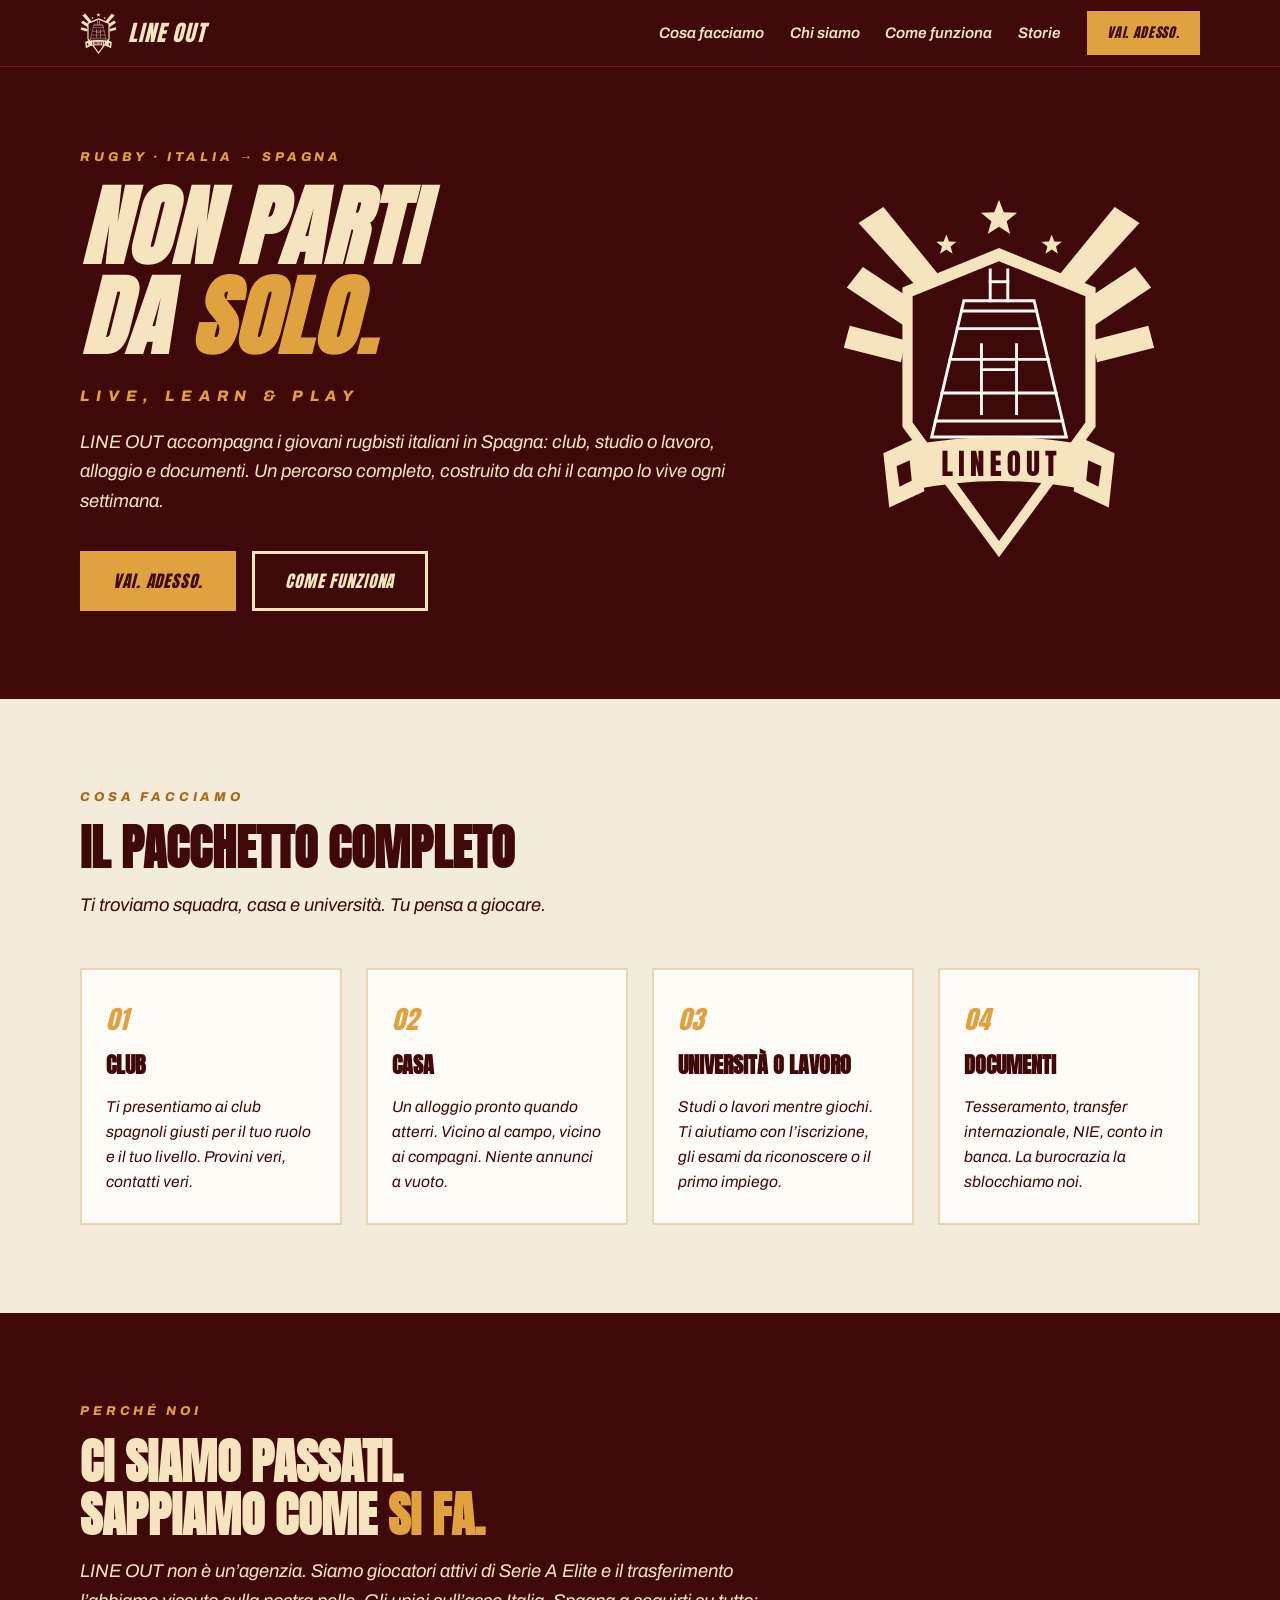
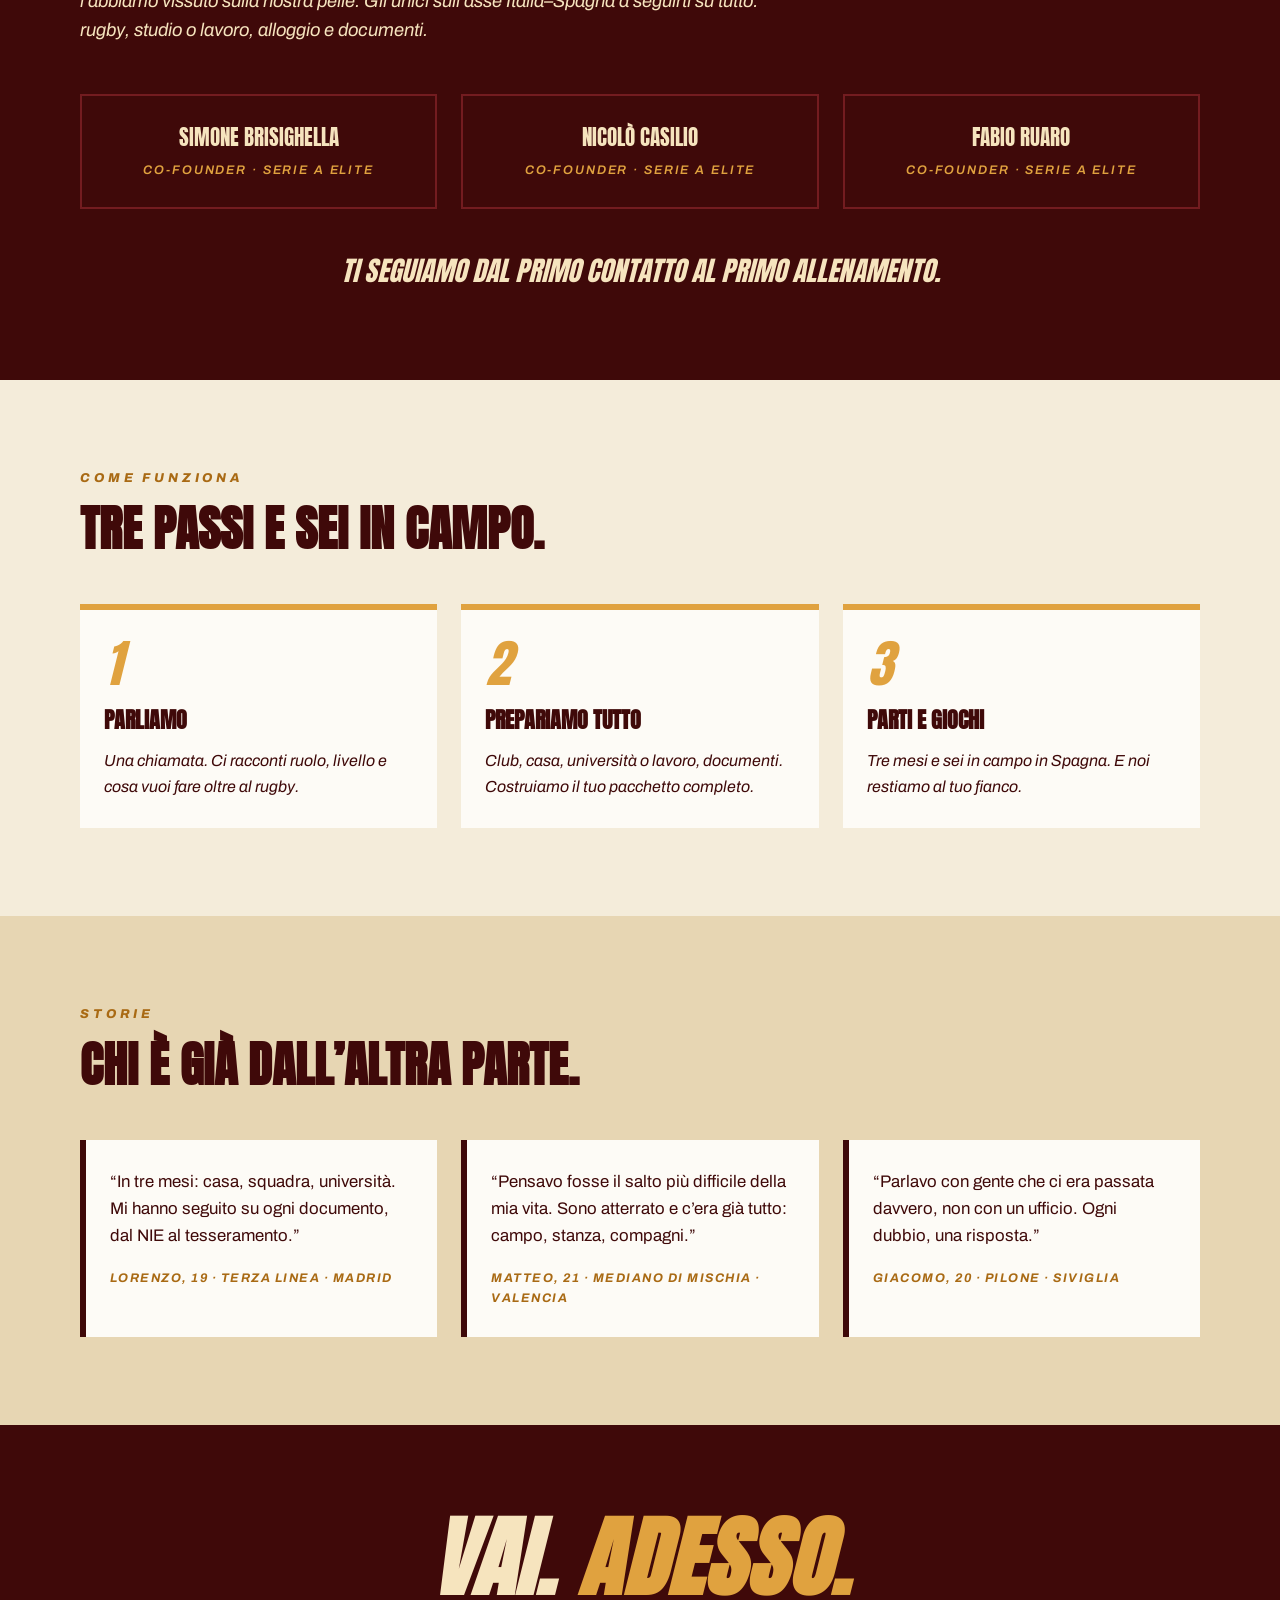
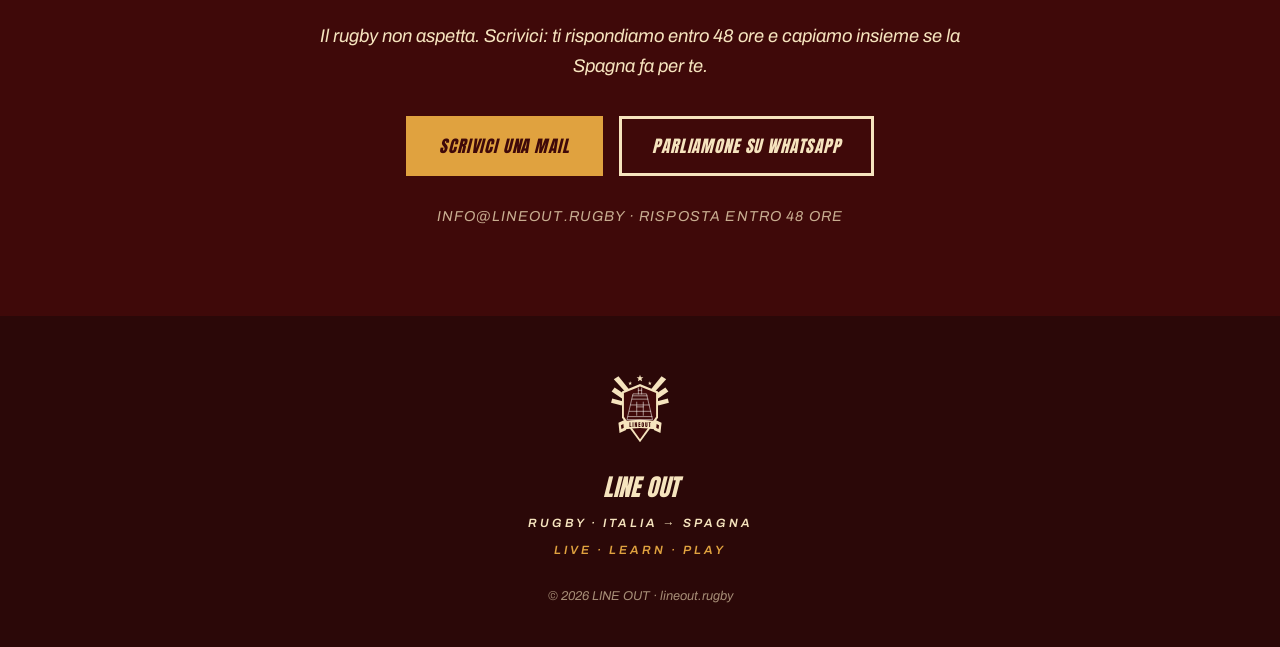
==== index.html @ 1372bad9 "Add LINE OUT website: single-page Italian site with brand identity Hero, services (club/casa/univers" ====
<!DOCTYPE html>
<html lang="it">
<head>
  <meta charset="UTF-8">
  <meta name="viewport" content="width=device-width, initial-scale=1.0">
  <title>LINE OUT — Non parti da solo. Rugby, Italia → Spagna</title>
  <meta name="description" content="LINE OUT accompagna i giovani rugbisti italiani in Spagna: club, studio o lavoro, alloggio e documenti. Un percorso completo, costruito da chi il campo lo vive ogni settimana.">
  <link rel="icon" type="image/svg+xml" href="assets/crest.svg">
  <link rel="preload" href="assets/fonts/anton-latin.woff2" as="font" type="font/woff2" crossorigin>
  <link rel="preload" href="assets/fonts/archivo-latin.woff2" as="font" type="font/woff2" crossorigin>
  <link rel="stylesheet" href="css/style.css">
</head>
<body>

  <!-- HEADER -->
  <header class="site-header">
    <div class="container header-inner">
      <a href="#top" class="brand">
        <img src="assets/crest.svg" alt="Stemma LINE OUT" class="brand-crest">
        <span class="brand-name">LINE OUT</span>
      </a>
      <nav class="site-nav" id="site-nav">
        <a href="#cosa-facciamo">Cosa facciamo</a>
        <a href="#chi-siamo">Chi siamo</a>
        <a href="#come-funziona">Come funziona</a>
        <a href="#storie">Storie</a>
        <a href="#contatti" class="btn btn-amber btn-small">Vai. Adesso.</a>
      </nav>
      <button class="nav-toggle" id="nav-toggle" aria-label="Apri il menu" aria-expanded="false">
        <span></span><span></span><span></span>
      </button>
    </div>
  </header>

  <main id="top">

    <!-- HERO -->
    <section class="hero">
      <div class="container hero-inner">
        <div class="hero-copy reveal">
          <p class="kicker kicker-amber">Rugby &middot; Italia &rarr; Spagna</p>
          <h1 class="display">Non parti<br>da <span class="amber">solo.</span></h1>
          <p class="hero-tagline">Live, Learn &amp; Play</p>
          <p class="lead">LINE OUT accompagna i giovani rugbisti italiani in Spagna: club, studio o lavoro, alloggio e documenti. Un percorso completo, costruito da chi il campo lo vive ogni settimana.</p>
          <div class="hero-actions">
            <a href="#contatti" class="btn btn-amber">Vai. Adesso.</a>
            <a href="#come-funziona" class="btn btn-ghost">Come funziona</a>
          </div>
        </div>
        <div class="hero-crest reveal">
          <img src="assets/crest.svg" alt="Stemma LINE OUT: scudo granata con campo da rugby">
        </div>
      </div>
    </section>

    <!-- COSA FACCIAMO -->
    <section class="section section-carta" id="cosa-facciamo">
      <div class="container">
        <div class="section-head reveal">
          <p class="kicker">Cosa facciamo</p>
          <h2 class="title">Il pacchetto completo</h2>
          <p class="lead">Ti troviamo squadra, casa e universit&agrave;. Tu pensa a giocare.</p>
        </div>
        <div class="grid grid-4">
          <article class="card reveal">
            <span class="card-num">01</span>
            <h3>Club</h3>
            <p>Ti presentiamo ai club spagnoli giusti per il tuo ruolo e il tuo livello. Provini veri, contatti veri.</p>
          </article>
          <article class="card reveal">
            <span class="card-num">02</span>
            <h3>Casa</h3>
            <p>Un alloggio pronto quando atterri. Vicino al campo, vicino ai compagni. Niente annunci a vuoto.</p>
          </article>
          <article class="card reveal">
            <span class="card-num">03</span>
            <h3>Universit&agrave; o lavoro</h3>
            <p>Studi o lavori mentre giochi. Ti aiutiamo con l&rsquo;iscrizione, gli esami da riconoscere o il primo impiego.</p>
          </article>
          <article class="card reveal">
            <span class="card-num">04</span>
            <h3>Documenti</h3>
            <p>Tesseramento, transfer internazionale, NIE, conto in banca. La burocrazia la sblocchiamo noi.</p>
          </article>
        </div>
      </div>
    </section>

    <!-- PERCHÉ NOI -->
    <section class="section section-granata" id="chi-siamo">
      <div class="container">
        <div class="section-head reveal">
          <p class="kicker kicker-amber">Perch&eacute; noi</p>
          <h2 class="title title-crema">Ci siamo passati.<br>Sappiamo come <span class="amber">si fa.</span></h2>
          <p class="lead lead-crema">LINE OUT non &egrave; un&rsquo;agenzia. Siamo giocatori attivi di Serie A Elite e il trasferimento l&rsquo;abbiamo vissuto sulla nostra pelle. Gli unici sull&rsquo;asse Italia&ndash;Spagna a seguirti su tutto: rugby, studio o lavoro, alloggio e documenti.</p>
        </div>
        <div class="grid grid-3 founders">
          <article class="founder reveal">
            <p class="founder-name">Simone Brisighella</p>
            <p class="founder-role">Co-founder &middot; Serie A Elite</p>
          </article>
          <article class="founder reveal">
            <p class="founder-name">Nicol&ograve; Casilio</p>
            <p class="founder-role">Co-founder &middot; Serie A Elite</p>
          </article>
          <article class="founder reveal">
            <p class="founder-name">Fabio Ruaro</p>
            <p class="founder-role">Co-founder &middot; Serie A Elite</p>
          </article>
        </div>
        <p class="strapline reveal">Ti seguiamo dal primo contatto al primo allenamento.</p>
      </div>
    </section>

    <!-- COME FUNZIONA -->
    <section class="section section-carta" id="come-funziona">
      <div class="container">
        <div class="section-head reveal">
          <p class="kicker">Come funziona</p>
          <h2 class="title">Tre passi e sei in campo.</h2>
        </div>
        <div class="grid grid-3 steps">
          <article class="step reveal">
            <span class="step-num">1</span>
            <h3>Parliamo</h3>
            <p>Una chiamata. Ci racconti ruolo, livello e cosa vuoi fare oltre al rugby.</p>
          </article>
          <article class="step reveal">
            <span class="step-num">2</span>
            <h3>Prepariamo tutto</h3>
            <p>Club, casa, universit&agrave; o lavoro, documenti. Costruiamo il tuo pacchetto completo.</p>
          </article>
          <article class="step reveal">
            <span class="step-num">3</span>
            <h3>Parti e giochi</h3>
            <p>Tre mesi e sei in campo in Spagna. E noi restiamo al tuo fianco.</p>
          </article>
        </div>
      </div>
    </section>

    <!-- STORIE -->
    <section class="section section-sabbia" id="storie">
      <div class="container">
        <div class="section-head reveal">
          <p class="kicker">Storie</p>
          <h2 class="title">Chi &egrave; gi&agrave; dall&rsquo;altra parte.</h2>
        </div>
        <div class="grid grid-3">
          <figure class="quote reveal">
            <blockquote>&ldquo;In tre mesi: casa, squadra, universit&agrave;. Mi hanno seguito su ogni documento, dal NIE al tesseramento.&rdquo;</blockquote>
            <figcaption>Lorenzo, 19 &middot; Terza linea &middot; Madrid</figcaption>
          </figure>
          <figure class="quote reveal">
            <blockquote>&ldquo;Pensavo fosse il salto pi&ugrave; difficile della mia vita. Sono atterrato e c&rsquo;era gi&agrave; tutto: campo, stanza, compagni.&rdquo;</blockquote>
            <figcaption>Matteo, 21 &middot; Mediano di mischia &middot; Valencia</figcaption>
          </figure>
          <figure class="quote reveal">
            <blockquote>&ldquo;Parlavo con gente che ci era passata davvero, non con un ufficio. Ogni dubbio, una risposta.&rdquo;</blockquote>
            <figcaption>Giacomo, 20 &middot; Pilone &middot; Siviglia</figcaption>
          </figure>
        </div>
      </div>
    </section>

    <!-- CONTATTI -->
    <section class="section section-granata cta" id="contatti">
      <div class="container reveal">
        <h2 class="display cta-title">Vai. <span class="amber">Adesso.</span></h2>
        <p class="lead lead-crema cta-lead">Il rugby non aspetta. Scrivici: ti rispondiamo entro 48 ore e capiamo insieme se la Spagna fa per te.</p>
        <div class="hero-actions cta-actions">
          <a href="mailto:info@lineout.rugby" class="btn btn-amber">Scrivici una mail</a>
          <a href="https://wa.me/393000000000" class="btn btn-ghost">Parliamone su WhatsApp</a>
        </div>
        <p class="cta-note">info@lineout.rugby &middot; risposta entro 48 ore</p>
      </div>
    </section>

  </main>

  <!-- FOOTER -->
  <footer class="site-footer">
    <div class="container footer-inner">
      <img src="assets/crest.svg" alt="" class="footer-crest">
      <p class="footer-brand">LINE OUT</p>
      <p class="footer-line">Rugby &middot; Italia &rarr; Spagna</p>
      <p class="footer-tagline">Live &middot; Learn &middot; Play</p>
      <p class="footer-copy">&copy; 2026 LINE OUT &middot; lineout.rugby</p>
    </div>
  </footer>

  <script>
    const toggle = document.getElementById('nav-toggle');
    const nav = document.getElementById('site-nav');
    toggle.addEventListener('click', () => {
      const open = nav.classList.toggle('open');
      toggle.setAttribute('aria-expanded', open);
    });
    nav.querySelectorAll('a').forEach(a => a.addEventListener('click', () => {
      nav.classList.remove('open');
      toggle.setAttribute('aria-expanded', 'false');
    }));

    const io = new IntersectionObserver(entries => {
      entries.forEach(e => {
        if (e.isIntersecting) {
          e.target.classList.add('visible');
          io.unobserve(e.target);
        }
      });
    }, { threshold: 0.15 });
    document.querySelectorAll('.reveal').forEach(el => io.observe(el));
  </script>
</body>
</html>
---- css/style.css ----
/* LINE OUT — Identità visiva v1.0
   Granata, crema e una scintilla d'ambra. Niente gradienti, niente blu. */

@font-face {
  font-family: 'Anton';
  font-style: normal;
  font-weight: 400;
  font-display: swap;
  src: url('../assets/fonts/anton-latin.woff2') format('woff2');
}

@font-face {
  font-family: 'Archivo';
  font-style: normal;
  font-weight: 100 900;
  font-display: swap;
  src: url('../assets/fonts/archivo-latin.woff2') format('woff2');
}

@font-face {
  font-family: 'Archivo';
  font-style: italic;
  font-weight: 100 900;
  font-display: swap;
  src: url('../assets/fonts/archivo-italic-latin.woff2') format('woff2');
}

:root {
  --granata: #3F0909;
  --granata-chiaro: #731C20;
  --ambra: #E0A23F;
  --crema: #F6E4BE;
  --sabbia: #E7D6B3;
  --carta: #F4ECDA;
  --gesso: #FDFBF6;
  --ambra-scura: #A96A14;
  --inchiostro: #2B0808;
}

* { margin: 0; padding: 0; box-sizing: border-box; }

html { scroll-behavior: smooth; }

body {
  font-family: 'Archivo', sans-serif;
  font-weight: 400;
  color: var(--granata);
  background: var(--carta);
  line-height: 1.6;
}

.container {
  width: min(1120px, 92%);
  margin: 0 auto;
}

/* ---------- Tipografia ---------- */

.display {
  font-family: 'Anton', sans-serif;
  font-style: italic;
  text-transform: uppercase;
  font-size: clamp(3rem, 8vw, 5.5rem);
  line-height: 1.02;
  letter-spacing: 0.01em;
  color: var(--crema);
}

.title {
  font-family: 'Anton', sans-serif;
  text-transform: uppercase;
  font-size: clamp(1.9rem, 4.5vw, 3rem);
  line-height: 1.1;
  color: var(--granata);
}

.title-crema { color: var(--crema); }

.kicker {
  font-family: 'Archivo', sans-serif;
  font-weight: 800;
  text-transform: uppercase;
  letter-spacing: 0.3em;
  font-size: 0.8rem;
  color: var(--ambra-scura);
  margin-bottom: 0.9rem;
}

.kicker-amber { color: var(--ambra); }

.amber { color: var(--ambra); }

.lead {
  font-size: 1.15rem;
  max-width: 38em;
}

.lead-crema { color: var(--crema); }

/* ---------- Bottoni ---------- */

.btn {
  display: inline-block;
  font-family: 'Anton', sans-serif;
  font-style: italic;
  text-transform: uppercase;
  letter-spacing: 0.05em;
  font-size: 1.05rem;
  text-decoration: none;
  padding: 0.85rem 1.9rem;
  border: 3px solid transparent;
  transition: transform 0.15s ease, background 0.15s ease, color 0.15s ease;
}

.btn:hover { transform: translateY(-2px); }

.btn-amber {
  background: var(--ambra);
  color: var(--granata);
  border-color: var(--ambra);
}

.btn-amber:hover { background: var(--crema); border-color: var(--crema); }

.btn-ghost {
  background: transparent;
  color: var(--crema);
  border-color: var(--crema);
}

.btn-ghost:hover { background: var(--crema); color: var(--granata); }

.btn-small { font-size: 0.85rem; padding: 0.5rem 1.1rem; }

/* ---------- Header ---------- */

.site-header {
  position: sticky;
  top: 0;
  z-index: 50;
  background: var(--granata);
  border-bottom: 1px solid var(--granata-chiaro);
}

.header-inner {
  display: flex;
  align-items: center;
  justify-content: space-between;
  padding: 0.7rem 0;
}

.brand {
  display: flex;
  align-items: center;
  gap: 0.7rem;
  text-decoration: none;
}

.brand-crest { height: 44px; width: auto; }

.brand-name {
  font-family: 'Anton', sans-serif;
  font-style: italic;
  font-size: 1.4rem;
  letter-spacing: 0.04em;
  color: var(--crema);
}

.site-nav {
  display: flex;
  align-items: center;
  gap: 1.6rem;
}

.site-nav a:not(.btn) {
  font-weight: 600;
  font-size: 0.95rem;
  text-decoration: none;
  color: var(--crema);
}

.site-nav a:not(.btn):hover { color: var(--ambra); }

.nav-toggle {
  display: none;
  flex-direction: column;
  gap: 5px;
  background: none;
  border: none;
  cursor: pointer;
  padding: 6px;
}

.nav-toggle span {
  display: block;
  width: 26px;
  height: 3px;
  background: var(--crema);
}

/* ---------- Hero ---------- */

.hero {
  background: var(--granata);
  padding: 5rem 0 5.5rem;
}

.hero-inner {
  display: grid;
  grid-template-columns: 1.25fr 0.75fr;
  align-items: center;
  gap: 3rem;
}

.hero-tagline {
  font-family: 'Archivo', sans-serif;
  font-weight: 800;
  text-transform: uppercase;
  letter-spacing: 0.45em;
  font-size: 0.95rem;
  color: var(--ambra);
  margin: 1.4rem 0 1.2rem;
}

.hero .lead { color: var(--crema); margin-bottom: 2.2rem; }

.hero-actions {
  display: flex;
  flex-wrap: wrap;
  gap: 1rem;
}

.hero-crest { text-align: center; }

.hero-crest img {
  width: min(340px, 80%);
  height: auto;
}

/* ---------- Sezioni ---------- */

.section { padding: 5.5rem 0; }

.section-carta { background: var(--carta); }
.section-sabbia { background: var(--sabbia); }
.section-granata { background: var(--granata); }

.section-head { margin-bottom: 3rem; }
.section-head .lead { margin-top: 1rem; }

.grid { display: grid; gap: 1.5rem; }
.grid-3 { grid-template-columns: repeat(3, 1fr); }
.grid-4 { grid-template-columns: repeat(4, 1fr); }

/* ---------- Card servizi ---------- */

.card {
  background: var(--gesso);
  border: 2px solid var(--sabbia);
  padding: 1.8rem 1.5rem;
}

.card-num {
  font-family: 'Anton', sans-serif;
  font-style: italic;
  font-size: 1.6rem;
  color: var(--ambra);
}

.card h3 {
  font-family: 'Anton', sans-serif;
  text-transform: uppercase;
  font-size: 1.35rem;
  margin: 0.5rem 0 0.7rem;
}

.card p { font-size: 0.98rem; }

/* ---------- Founders ---------- */

.founders { margin-bottom: 2.5rem; }

.founder {
  border: 2px solid var(--granata-chiaro);
  padding: 1.6rem 1.4rem;
  text-align: center;
}

.founder-name {
  font-family: 'Anton', sans-serif;
  text-transform: uppercase;
  font-size: 1.3rem;
  color: var(--crema);
}

.founder-role {
  font-weight: 600;
  text-transform: uppercase;
  letter-spacing: 0.15em;
  font-size: 0.78rem;
  color: var(--ambra);
  margin-top: 0.4rem;
}

.strapline {
  font-family: 'Anton', sans-serif;
  font-style: italic;
  text-transform: uppercase;
  font-size: clamp(1.2rem, 2.6vw, 1.7rem);
  color: var(--crema);
  text-align: center;
}

/* ---------- Steps ---------- */

.step {
  background: var(--gesso);
  border-top: 6px solid var(--ambra);
  padding: 1.8rem 1.5rem;
}

.step-num {
  font-family: 'Anton', sans-serif;
  font-style: italic;
  font-size: 3.2rem;
  line-height: 1;
  color: var(--ambra);
}

.step h3 {
  font-family: 'Anton', sans-serif;
  text-transform: uppercase;
  font-size: 1.35rem;
  margin: 0.6rem 0 0.7rem;
}

/* ---------- Storie ---------- */

.quote {
  background: var(--gesso);
  border-left: 6px solid var(--granata);
  padding: 1.8rem 1.5rem;
}

.quote blockquote {
  font-size: 1.05rem;
  font-style: italic;
  margin-bottom: 1.2rem;
}

.quote figcaption {
  font-weight: 700;
  text-transform: uppercase;
  letter-spacing: 0.12em;
  font-size: 0.78rem;
  color: var(--ambra-scura);
}

/* ---------- CTA ---------- */

.cta { text-align: center; }

.cta-title { margin-bottom: 1.2rem; }

.cta-lead { margin: 0 auto 2.2rem; }

.cta-actions { justify-content: center; }

.cta-note {
  margin-top: 1.8rem;
  font-size: 0.9rem;
  letter-spacing: 0.08em;
  text-transform: uppercase;
  color: var(--crema);
  opacity: 0.75;
}

/* ---------- Footer ---------- */

.site-footer {
  background: var(--inchiostro);
  padding: 3.5rem 0 2.5rem;
  text-align: center;
}

.footer-crest { height: 72px; margin-bottom: 1rem; }

.footer-brand {
  font-family: 'Anton', sans-serif;
  font-style: italic;
  font-size: 1.5rem;
  color: var(--crema);
}

.footer-line, .footer-tagline {
  text-transform: uppercase;
  letter-spacing: 0.25em;
  font-size: 0.75rem;
  font-weight: 600;
  color: var(--crema);
  margin-top: 0.5rem;
}

.footer-tagline { color: var(--ambra); }

.footer-copy {
  margin-top: 1.6rem;
  font-size: 0.8rem;
  color: var(--crema);
  opacity: 0.6;
}

/* ---------- Reveal ---------- */

.reveal {
  opacity: 0;
  transform: translateY(18px);
  transition: opacity 0.6s ease, transform 0.6s ease;
}

.reveal.visible {
  opacity: 1;
  transform: none;
}

@media (prefers-reduced-motion: reduce) {
  html { scroll-behavior: auto; }
  .reveal { opacity: 1; transform: none; transition: none; }
}

/* ---------- Responsive ---------- */

@media (max-width: 900px) {
  .grid-4 { grid-template-columns: repeat(2, 1fr); }
  .grid-3 { grid-template-columns: 1fr; }
  .hero-inner { grid-template-columns: 1fr; }
  .hero-crest { order: -1; }
  .hero-crest img { width: min(220px, 60%); }
}

@media (max-width: 720px) {
  .nav-toggle { display: flex; }

  .site-nav {
    display: none;
    position: absolute;
    top: 100%;
    left: 0;
    right: 0;
    flex-direction: column;
    align-items: flex-start;
    gap: 1.1rem;
    background: var(--granata);
    border-bottom: 1px solid var(--granata-chiaro);
    padding: 1.4rem 4%;
  }

  .site-nav.open { display: flex; }

  .grid-4 { grid-template-columns: 1fr; }
  .section { padding: 4rem 0; }
  .hero { padding: 3.5rem 0 4rem; }
}
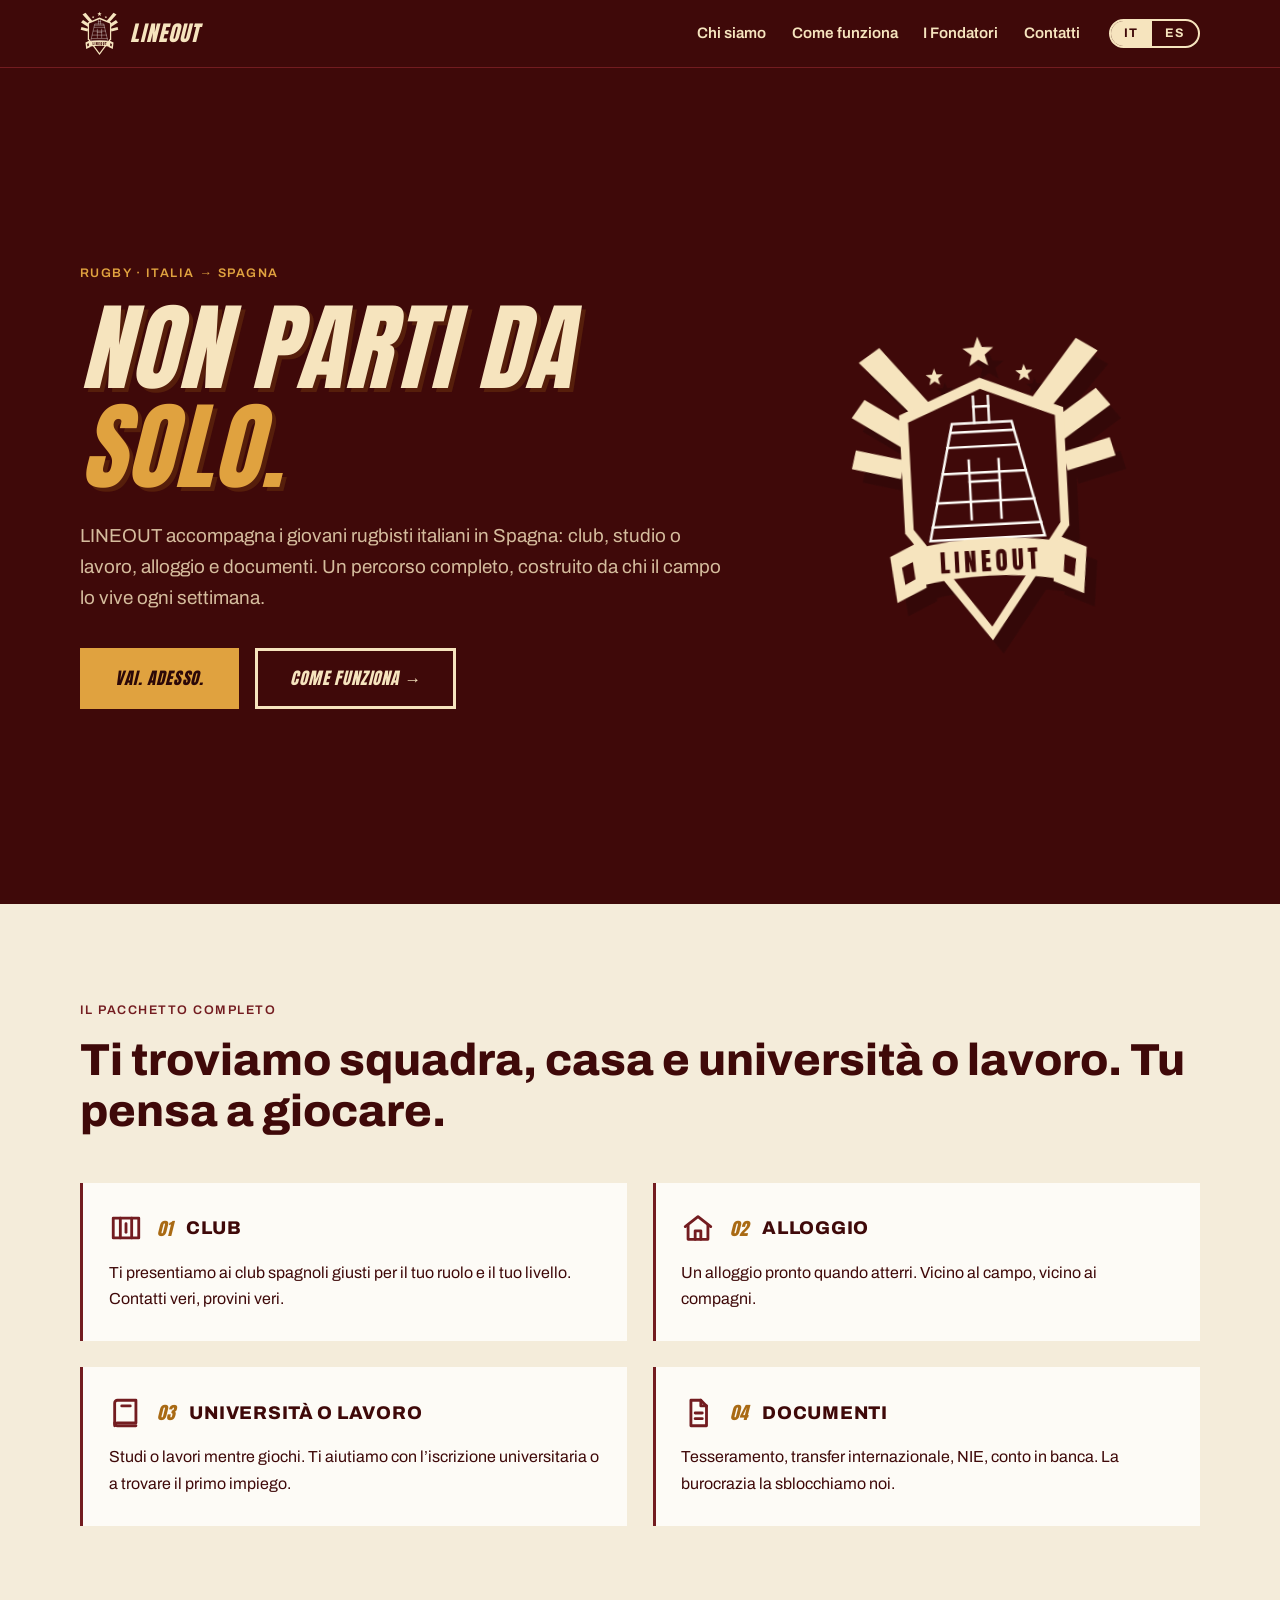
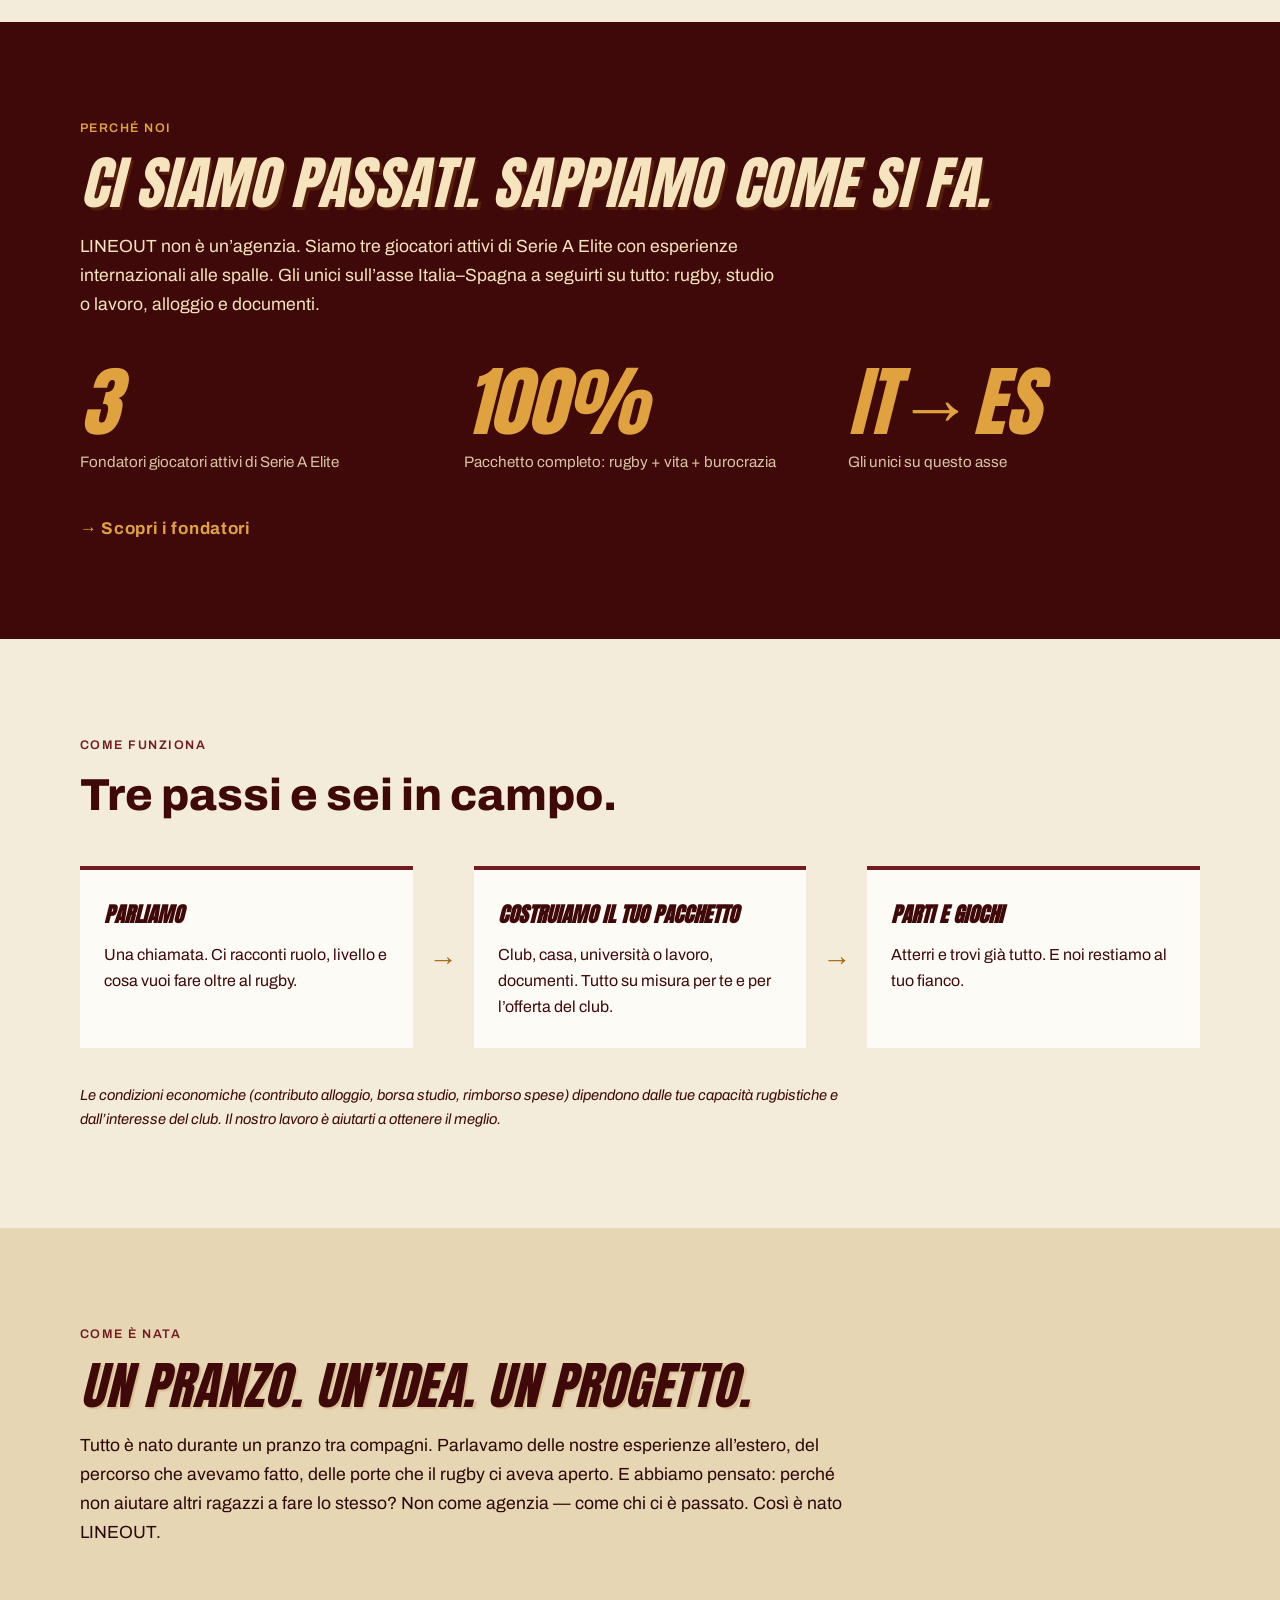
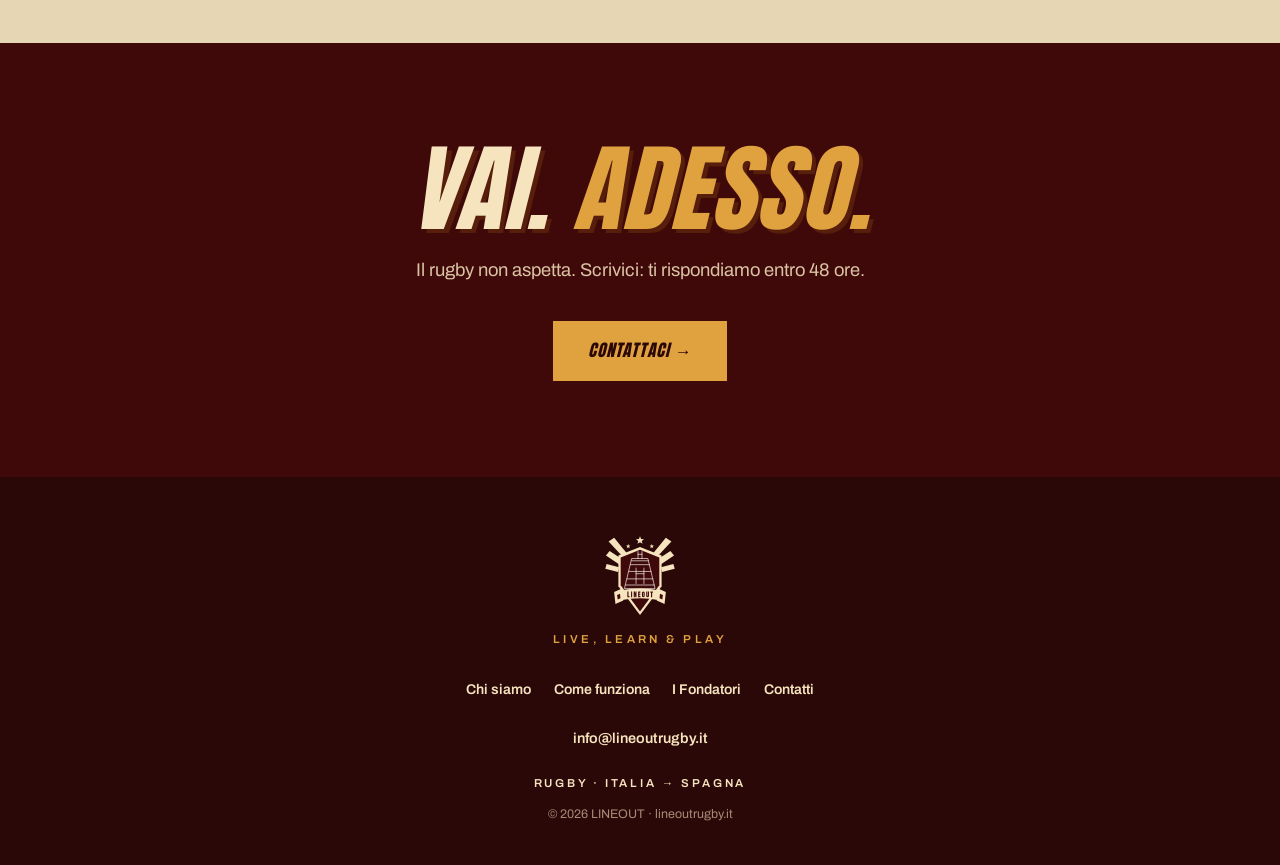
==== commit 7e6c4253: "Rebuild as 4-page bilingual site (IT/ES) - Pages: home, fondatori, come-funziona (5 steps + FAQ), co" ====
--- a/index.html
+++ b/index.html
@@ -1,10 +1,10 @@
 <!DOCTYPE html>
-<html lang="it">
+<html lang="it" data-lang="it">
 <head>
   <meta charset="UTF-8">
   <meta name="viewport" content="width=device-width, initial-scale=1.0">
-  <title>LINE OUT — Non parti da solo. Rugby, Italia → Spagna</title>
-  <meta name="description" content="LINE OUT accompagna i giovani rugbisti italiani in Spagna: club, studio o lavoro, alloggio e documenti. Un percorso completo, costruito da chi il campo lo vive ogni settimana.">
+  <title data-i18n="home.title">LINEOUT — Non parti da solo. Rugby, Italia → Spagna</title>
+  <meta name="description" content="LINEOUT accompagna i giovani rugbisti italiani in Spagna: club, studio o lavoro, alloggio e documenti. Un percorso completo, costruito da chi il campo lo vive ogni settimana.">
   <link rel="icon" type="image/svg+xml" href="assets/crest.svg">
   <link rel="preload" href="assets/fonts/anton-latin.woff2" as="font" type="font/woff2" crossorigin>
   <link rel="preload" href="assets/fonts/archivo-latin.woff2" as="font" type="font/woff2" crossorigin>
@@ -12,43 +12,46 @@
 </head>
 <body>
 
-  <!-- HEADER -->
   <header class="site-header">
     <div class="container header-inner">
-      <a href="#top" class="brand">
-        <img src="assets/crest.svg" alt="Stemma LINE OUT" class="brand-crest">
-        <span class="brand-name">LINE OUT</span>
+      <a href="index.html" class="brand">
+        <img src="assets/crest.svg" alt="LINEOUT" class="brand-crest">
+        <span class="brand-name">LINEOUT</span>
       </a>
-      <nav class="site-nav" id="site-nav">
-        <a href="#cosa-facciamo">Cosa facciamo</a>
-        <a href="#chi-siamo">Chi siamo</a>
-        <a href="#come-funziona">Come funziona</a>
-        <a href="#storie">Storie</a>
-        <a href="#contatti" class="btn btn-amber btn-small">Vai. Adesso.</a>
-      </nav>
-      <button class="nav-toggle" id="nav-toggle" aria-label="Apri il menu" aria-expanded="false">
+      <button class="nav-toggle" id="nav-toggle" aria-expanded="false" aria-controls="nav-wrap" data-i18n-label="nav.menu" aria-label="Apri il menu">
         <span></span><span></span><span></span>
       </button>
+      <div class="nav-wrap" id="nav-wrap">
+        <nav class="site-nav">
+          <a href="index.html#perche-noi" data-i18n="nav.about">Chi siamo</a>
+          <a href="come-funziona.html" data-i18n="nav.how">Come funziona</a>
+          <a href="fondatori.html" data-i18n="nav.founders">I Fondatori</a>
+          <a href="contatti.html" data-i18n="nav.contact">Contatti</a>
+        </nav>
+        <div class="lang-toggle" role="group" aria-label="Lingua / Idioma">
+          <button class="lang-btn active" data-lang="it" aria-pressed="true">IT</button>
+          <button class="lang-btn" data-lang="es" aria-pressed="false">ES</button>
+        </div>
+      </div>
     </div>
   </header>
 
-  <main id="top">
+  <main>
 
     <!-- HERO -->
-    <section class="hero">
+    <section class="hero hero-home section-dark">
       <div class="container hero-inner">
-        <div class="hero-copy reveal">
-          <p class="kicker kicker-amber">Rugby &middot; Italia &rarr; Spagna</p>
-          <h1 class="display">Non parti<br>da <span class="amber">solo.</span></h1>
-          <p class="hero-tagline">Live, Learn &amp; Play</p>
-          <p class="lead">LINE OUT accompagna i giovani rugbisti italiani in Spagna: club, studio o lavoro, alloggio e documenti. Un percorso completo, costruito da chi il campo lo vive ogni settimana.</p>
+        <div class="reveal">
+          <p class="kicker kicker-amber" data-i18n="home.kicker">Rugby · Italia → Spagna</p>
+          <h1 class="display" data-i18n="home.h1">Non parti da <span class="amber">solo.</span></h1>
+          <p class="hero-sub" data-i18n="home.sub">LINEOUT accompagna i giovani rugbisti italiani in Spagna: club, studio o lavoro, alloggio e documenti. Un percorso completo, costruito da chi il campo lo vive ogni settimana.</p>
           <div class="hero-actions">
-            <a href="#contatti" class="btn btn-amber">Vai. Adesso.</a>
-            <a href="#come-funziona" class="btn btn-ghost">Come funziona</a>
+            <a href="contatti.html" class="btn btn-primary" data-i18n="home.cta1">Vai. Adesso.</a>
+            <a href="#come-funziona" class="btn btn-secondary" data-i18n="home.cta2">Come funziona →</a>
           </div>
         </div>
         <div class="hero-crest reveal">
-          <img src="assets/crest.svg" alt="Stemma LINE OUT: scudo granata con campo da rugby">
+          <img src="assets/crest.svg" data-i18n-alt="home.crest.alt" alt="Stemma LINEOUT: scudo granata con campo da rugby, tre stelle e nastro">
         </div>
       </div>
     </section>
@@ -57,58 +60,69 @@
     <section class="section section-carta" id="cosa-facciamo">
       <div class="container">
         <div class="section-head reveal">
-          <p class="kicker">Cosa facciamo</p>
-          <h2 class="title">Il pacchetto completo</h2>
-          <p class="lead">Ti troviamo squadra, casa e universit&agrave;. Tu pensa a giocare.</p>
+          <p class="kicker" data-i18n="home.what.kicker">Il pacchetto completo</p>
+          <h2 class="h2" data-i18n="home.what.h2">Ti troviamo squadra, casa e università o lavoro. Tu pensa a giocare.</h2>
         </div>
-        <div class="grid grid-4">
-          <article class="card reveal">
-            <span class="card-num">01</span>
-            <h3>Club</h3>
-            <p>Ti presentiamo ai club spagnoli giusti per il tuo ruolo e il tuo livello. Provini veri, contatti veri.</p>
+        <div class="what-grid">
+          <article class="what-card reveal">
+            <div class="what-card-top">
+              <svg viewBox="0 0 24 24" fill="none" stroke-width="2" stroke-linecap="round" stroke-linejoin="round" aria-hidden="true"><rect x="3" y="5" width="18" height="14"/><line x1="8" y1="5" x2="8" y2="19"/><line x1="16" y1="5" x2="16" y2="19"/><line x1="12" y1="9" x2="12" y2="15"/></svg>
+              <span class="what-num">01</span>
+              <h3 data-i18n="home.what.c1.title">Club</h3>
+            </div>
+            <p data-i18n="home.what.c1.text">Ti presentiamo ai club spagnoli giusti per il tuo ruolo e il tuo livello. Contatti veri, provini veri.</p>
           </article>
-          <article class="card reveal">
-            <span class="card-num">02</span>
-            <h3>Casa</h3>
-            <p>Un alloggio pronto quando atterri. Vicino al campo, vicino ai compagni. Niente annunci a vuoto.</p>
+          <article class="what-card reveal">
+            <div class="what-card-top">
+              <svg viewBox="0 0 24 24" fill="none" stroke-width="2" stroke-linecap="round" stroke-linejoin="round" aria-hidden="true"><path d="M3 11l9-7 9 7"/><path d="M5 10v10h14V10"/><path d="M10 20v-6h4v6"/></svg>
+              <span class="what-num">02</span>
+              <h3 data-i18n="home.what.c2.title">Alloggio</h3>
+            </div>
+            <p data-i18n="home.what.c2.text">Un alloggio pronto quando atterri. Vicino al campo, vicino ai compagni.</p>
           </article>
-          <article class="card reveal">
-            <span class="card-num">03</span>
-            <h3>Universit&agrave; o lavoro</h3>
-            <p>Studi o lavori mentre giochi. Ti aiutiamo con l&rsquo;iscrizione, gli esami da riconoscere o il primo impiego.</p>
+          <article class="what-card reveal">
+            <div class="what-card-top">
+              <svg viewBox="0 0 24 24" fill="none" stroke-width="2" stroke-linecap="round" stroke-linejoin="round" aria-hidden="true"><path d="M4 19V5a2 2 0 0 1 2-2h13v16H6a2 2 0 0 0-2 2z"/><path d="M4 19a2 2 0 0 0 2 2h13"/><line x1="9" y1="7" x2="15" y2="7"/></svg>
+              <span class="what-num">03</span>
+              <h3 data-i18n="home.what.c3.title">Università o lavoro</h3>
+            </div>
+            <p data-i18n="home.what.c3.text">Studi o lavori mentre giochi. Ti aiutiamo con l’iscrizione universitaria o a trovare il primo impiego.</p>
           </article>
-          <article class="card reveal">
-            <span class="card-num">04</span>
-            <h3>Documenti</h3>
-            <p>Tesseramento, transfer internazionale, NIE, conto in banca. La burocrazia la sblocchiamo noi.</p>
+          <article class="what-card reveal">
+            <div class="what-card-top">
+              <svg viewBox="0 0 24 24" fill="none" stroke-width="2" stroke-linecap="round" stroke-linejoin="round" aria-hidden="true"><path d="M7 3h7l4 4v14H7z"/><path d="M14 3v4h4"/><line x1="10" y1="12" x2="15" y2="12"/><line x1="10" y1="16" x2="15" y2="16"/></svg>
+              <span class="what-num">04</span>
+              <h3 data-i18n="home.what.c4.title">Documenti</h3>
+            </div>
+            <p data-i18n="home.what.c4.text">Tesseramento, transfer internazionale, NIE, conto in banca. La burocrazia la sblocchiamo noi.</p>
           </article>
         </div>
       </div>
     </section>
 
     <!-- PERCHÉ NOI -->
-    <section class="section section-granata" id="chi-siamo">
+    <section class="hero section section-dark" id="perche-noi">
       <div class="container">
-        <div class="section-head reveal">
-          <p class="kicker kicker-amber">Perch&eacute; noi</p>
-          <h2 class="title title-crema">Ci siamo passati.<br>Sappiamo come <span class="amber">si fa.</span></h2>
-          <p class="lead lead-crema">LINE OUT non &egrave; un&rsquo;agenzia. Siamo giocatori attivi di Serie A Elite e il trasferimento l&rsquo;abbiamo vissuto sulla nostra pelle. Gli unici sull&rsquo;asse Italia&ndash;Spagna a seguirti su tutto: rugby, studio o lavoro, alloggio e documenti.</p>
+        <div class="reveal">
+          <p class="kicker kicker-amber" data-i18n="home.why.kicker">Perché noi</p>
+          <h2 class="display" style="font-size: clamp(2.2rem, 5vw, 3.6rem);" data-i18n="home.why.h2">Ci siamo passati. Sappiamo come si fa.</h2>
+          <p class="lead why-text" data-i18n="home.why.text">LINEOUT non è un’agenzia. Siamo tre giocatori attivi di Serie A Elite con esperienze internazionali alle spalle. Gli unici sull’asse Italia–Spagna a seguirti su tutto: rugby, studio o lavoro, alloggio e documenti.</p>
         </div>
-        <div class="grid grid-3 founders">
-          <article class="founder reveal">
-            <p class="founder-name">Simone Brisighella</p>
-            <p class="founder-role">Co-founder &middot; Serie A Elite</p>
-          </article>
-          <article class="founder reveal">
-            <p class="founder-name">Nicol&ograve; Casilio</p>
-            <p class="founder-role">Co-founder &middot; Serie A Elite</p>
-          </article>
-          <article class="founder reveal">
-            <p class="founder-name">Fabio Ruaro</p>
-            <p class="founder-role">Co-founder &middot; Serie A Elite</p>
-          </article>
+        <div class="stats">
+          <div class="reveal">
+            <p class="stat-num">3</p>
+            <p class="stat-label" data-i18n="home.why.n1.label">Fondatori giocatori attivi di Serie A Elite</p>
+          </div>
+          <div class="reveal">
+            <p class="stat-num">100%</p>
+            <p class="stat-label" data-i18n="home.why.n2.label">Pacchetto completo: rugby + vita + burocrazia</p>
+          </div>
+          <div class="reveal">
+            <p class="stat-num">IT→ES</p>
+            <p class="stat-label" data-i18n="home.why.n3.label">Gli unici su questo asse</p>
+          </div>
         </div>
-        <p class="strapline reveal">Ti seguiamo dal primo contatto al primo allenamento.</p>
+        <a href="fondatori.html" class="link-arrow reveal" data-i18n="home.why.link">→ Scopri i fondatori</a>
       </div>
     </section>
 
@@ -116,100 +130,65 @@
     <section class="section section-carta" id="come-funziona">
       <div class="container">
         <div class="section-head reveal">
-          <p class="kicker">Come funziona</p>
-          <h2 class="title">Tre passi e sei in campo.</h2>
+          <p class="kicker" data-i18n="home.how.kicker">Come funziona</p>
+          <h2 class="h2" data-i18n="home.how.h2">Tre passi e sei in campo.</h2>
         </div>
-        <div class="grid grid-3 steps">
-          <article class="step reveal">
-            <span class="step-num">1</span>
-            <h3>Parliamo</h3>
-            <p>Una chiamata. Ci racconti ruolo, livello e cosa vuoi fare oltre al rugby.</p>
+        <div class="steps-row">
+          <article class="step-card reveal">
+            <h3 data-i18n="home.how.s1.title">Parliamo</h3>
+            <p data-i18n="home.how.s1.text">Una chiamata. Ci racconti ruolo, livello e cosa vuoi fare oltre al rugby.</p>
           </article>
-          <article class="step reveal">
-            <span class="step-num">2</span>
-            <h3>Prepariamo tutto</h3>
-            <p>Club, casa, universit&agrave; o lavoro, documenti. Costruiamo il tuo pacchetto completo.</p>
+          <span class="step-arrow" aria-hidden="true">→</span>
+          <article class="step-card reveal">
+            <h3 data-i18n="home.how.s2.title">Costruiamo il tuo pacchetto</h3>
+            <p data-i18n="home.how.s2.text">Club, casa, università o lavoro, documenti. Tutto su misura per te e per l’offerta del club.</p>
           </article>
-          <article class="step reveal">
-            <span class="step-num">3</span>
-            <h3>Parti e giochi</h3>
-            <p>Tre mesi e sei in campo in Spagna. E noi restiamo al tuo fianco.</p>
+          <span class="step-arrow" aria-hidden="true">→</span>
+          <article class="step-card reveal">
+            <h3 data-i18n="home.how.s3.title">Parti e giochi</h3>
+            <p data-i18n="home.how.s3.text">Atterri e trovi già tutto. E noi restiamo al tuo fianco.</p>
           </article>
         </div>
+        <p class="steps-note reveal" data-i18n="home.how.note">Le condizioni economiche (contributo alloggio, borsa studio, rimborso spese) dipendono dalle tue capacità rugbistiche e dall’interesse del club. Il nostro lavoro è aiutarti a ottenere il meglio.</p>
       </div>
     </section>
 
-    <!-- STORIE -->
-    <section class="section section-sabbia" id="storie">
-      <div class="container">
-        <div class="section-head reveal">
-          <p class="kicker">Storie</p>
-          <h2 class="title">Chi &egrave; gi&agrave; dall&rsquo;altra parte.</h2>
-        </div>
-        <div class="grid grid-3">
-          <figure class="quote reveal">
-            <blockquote>&ldquo;In tre mesi: casa, squadra, universit&agrave;. Mi hanno seguito su ogni documento, dal NIE al tesseramento.&rdquo;</blockquote>
-            <figcaption>Lorenzo, 19 &middot; Terza linea &middot; Madrid</figcaption>
-          </figure>
-          <figure class="quote reveal">
-            <blockquote>&ldquo;Pensavo fosse il salto pi&ugrave; difficile della mia vita. Sono atterrato e c&rsquo;era gi&agrave; tutto: campo, stanza, compagni.&rdquo;</blockquote>
-            <figcaption>Matteo, 21 &middot; Mediano di mischia &middot; Valencia</figcaption>
-          </figure>
-          <figure class="quote reveal">
-            <blockquote>&ldquo;Parlavo con gente che ci era passata davvero, non con un ufficio. Ogni dubbio, una risposta.&rdquo;</blockquote>
-            <figcaption>Giacomo, 20 &middot; Pilone &middot; Siviglia</figcaption>
-          </figure>
-        </div>
+    <!-- L'IDEA -->
+    <section class="section section-sabbia" id="idea">
+      <div class="container reveal">
+        <p class="kicker" data-i18n="home.idea.kicker">Come è nata</p>
+        <h2 class="display display-dark" style="font-size: clamp(2rem, 4.5vw, 3.2rem);" data-i18n="home.idea.h2">Un pranzo. Un’idea. Un progetto.</h2>
+        <p class="idea-text" data-i18n="home.idea.text">Tutto è nato durante un pranzo tra compagni. Parlavamo delle nostre esperienze all’estero, del percorso che avevamo fatto, delle porte che il rugby ci aveva aperto. E abbiamo pensato: perché non aiutare altri ragazzi a fare lo stesso? Non come agenzia — come chi ci è passato. Così è nato LINEOUT.</p>
       </div>
     </section>
 
-    <!-- CONTATTI -->
-    <section class="section section-granata cta" id="contatti">
+    <!-- CTA FINALE -->
+    <section class="hero section section-dark cta">
       <div class="container reveal">
-        <h2 class="display cta-title">Vai. <span class="amber">Adesso.</span></h2>
-        <p class="lead lead-crema cta-lead">Il rugby non aspetta. Scrivici: ti rispondiamo entro 48 ore e capiamo insieme se la Spagna fa per te.</p>
-        <div class="hero-actions cta-actions">
-          <a href="mailto:info@lineout.rugby" class="btn btn-amber">Scrivici una mail</a>
-          <a href="https://wa.me/393000000000" class="btn btn-ghost">Parliamone su WhatsApp</a>
-        </div>
-        <p class="cta-note">info@lineout.rugby &middot; risposta entro 48 ore</p>
+        <h2 class="display" data-i18n="home.cta.h2">Vai. <span class="amber">Adesso.</span></h2>
+        <p class="cta-sub" data-i18n="home.cta.sub">Il rugby non aspetta. Scrivici: ti rispondiamo entro 48 ore.</p>
+        <a href="contatti.html" class="btn btn-primary" data-i18n="home.cta.btn">Contattaci →</a>
       </div>
     </section>
 
   </main>
 
-  <!-- FOOTER -->
   <footer class="site-footer">
-    <div class="container footer-inner">
+    <div class="container">
       <img src="assets/crest.svg" alt="" class="footer-crest">
-      <p class="footer-brand">LINE OUT</p>
-      <p class="footer-line">Rugby &middot; Italia &rarr; Spagna</p>
-      <p class="footer-tagline">Live &middot; Learn &middot; Play</p>
-      <p class="footer-copy">&copy; 2026 LINE OUT &middot; lineout.rugby</p>
+      <p class="footer-tagline">Live, Learn &amp; Play</p>
+      <nav class="footer-nav">
+        <a href="index.html#perche-noi" data-i18n="nav.about">Chi siamo</a>
+        <a href="come-funziona.html" data-i18n="nav.how">Come funziona</a>
+        <a href="fondatori.html" data-i18n="nav.founders">I Fondatori</a>
+        <a href="contatti.html" data-i18n="nav.contact">Contatti</a>
+      </nav>
+      <a class="footer-email" href="mailto:info@lineoutrugby.it">info@lineoutrugby.it</a>
+      <p class="footer-line" data-i18n="footer.line">Rugby · Italia → Spagna</p>
+      <p class="footer-copy" data-i18n="footer.copy">© 2026 LINEOUT · lineoutrugby.it</p>
     </div>
   </footer>
 
-  <script>
-    const toggle = document.getElementById('nav-toggle');
-    const nav = document.getElementById('site-nav');
-    toggle.addEventListener('click', () => {
-      const open = nav.classList.toggle('open');
-      toggle.setAttribute('aria-expanded', open);
-    });
-    nav.querySelectorAll('a').forEach(a => a.addEventListener('click', () => {
-      nav.classList.remove('open');
-      toggle.setAttribute('aria-expanded', 'false');
-    }));
-
-    const io = new IntersectionObserver(entries => {
-      entries.forEach(e => {
-        if (e.isIntersecting) {
-          e.target.classList.add('visible');
-          io.unobserve(e.target);
-        }
-      });
-    }, { threshold: 0.15 });
-    document.querySelectorAll('.reveal').forEach(el => io.observe(el));
-  </script>
+  <script src="js/i18n.js"></script>
 </body>
 </html>
--- a/css/style.css
+++ b/css/style.css
@@ -1,5 +1,6 @@
 /* LINE OUT — Identità visiva v1.0
-   Granata, crema e una scintilla d'ambra. Niente gradienti, niente blu. */
+   Granata, crema e una scintilla d'ambra. Niente gradienti, niente blu.
+   Mobile first — breakpoint principale 768px, fondatori alternati ≥900px. */
 
 @font-face {
   font-family: 'Anton';
@@ -26,15 +27,15 @@
 }
 
 :root {
-  --granata: #3F0909;
+  --granata:        #3F0909;
   --granata-chiaro: #731C20;
-  --ambra: #E0A23F;
-  --crema: #F6E4BE;
-  --sabbia: #E7D6B3;
-  --carta: #F4ECDA;
-  --gesso: #FDFBF6;
-  --ambra-scura: #A96A14;
-  --inchiostro: #2B0808;
+  --ambra:          #E0A23F;
+  --ambra-scura:    #A96A14;
+  --crema:          #F6E4BE;
+  --sabbia:         #E7D6B3;
+  --carta:          #F4ECDA;
+  --gesso:          #FDFBF6;
+  --inchiostro:     #2B0808;
 }
 
 * { margin: 0; padding: 0; box-sizing: border-box; }
@@ -44,14 +45,25 @@
 body {
   font-family: 'Archivo', sans-serif;
   font-weight: 400;
+  font-size: 17px;
+  line-height: 1.65;
   color: var(--granata);
   background: var(--carta);
-  line-height: 1.6;
-}
-
-.container {
-  width: min(1120px, 92%);
-  margin: 0 auto;
+}
+
+img { max-width: 100%; display: block; }
+
+.container { width: min(1120px, 92%); margin: 0 auto; }
+
+:focus-visible {
+  outline: 3px solid var(--granata-chiaro);
+  outline-offset: 2px;
+}
+
+.section-dark :focus-visible,
+.site-header :focus-visible,
+.site-footer :focus-visible {
+  outline-color: var(--crema);
 }
 
 /* ---------- Tipografia ---------- */
@@ -60,29 +72,35 @@
   font-family: 'Anton', sans-serif;
   font-style: italic;
   text-transform: uppercase;
-  font-size: clamp(3rem, 8vw, 5.5rem);
-  line-height: 1.02;
+  font-weight: 400;
+  font-size: clamp(2.75rem, 7.5vw, 6rem);
+  line-height: 1.04;
   letter-spacing: 0.01em;
   color: var(--crema);
-}
-
-.title {
-  font-family: 'Anton', sans-serif;
-  text-transform: uppercase;
-  font-size: clamp(1.9rem, 4.5vw, 3rem);
-  line-height: 1.1;
-  color: var(--granata);
-}
-
-.title-crema { color: var(--crema); }
-
-.kicker {
+  text-shadow: 0.045em 0.045em 0 rgba(169, 106, 20, 0.22);
+}
+
+.display-dark {
+  color: var(--granata);
+  text-shadow: 0.045em 0.045em 0 rgba(169, 106, 20, 0.18);
+}
+
+.h2 {
   font-family: 'Archivo', sans-serif;
   font-weight: 800;
-  text-transform: uppercase;
-  letter-spacing: 0.3em;
-  font-size: 0.8rem;
-  color: var(--ambra-scura);
+  font-size: clamp(1.9rem, 4vw, 2.8rem);
+  line-height: 1.15;
+  color: var(--granata);
+}
+
+.h2-crema { color: var(--crema); }
+
+.kicker {
+  font-weight: 600;
+  text-transform: uppercase;
+  letter-spacing: 0.12em;
+  font-size: 0.78rem;
+  color: var(--granata-chiaro);
   margin-bottom: 0.9rem;
 }
 
@@ -90,12 +108,7 @@
 
 .amber { color: var(--ambra); }
 
-.lead {
-  font-size: 1.15rem;
-  max-width: 38em;
-}
-
-.lead-crema { color: var(--crema); }
+.lead { font-size: 1.1rem; max-width: 40em; }
 
 /* ---------- Bottoni ---------- */
 
@@ -107,32 +120,40 @@
   letter-spacing: 0.05em;
   font-size: 1.05rem;
   text-decoration: none;
-  padding: 0.85rem 1.9rem;
+  padding: 0.85rem 2rem;
   border: 3px solid transparent;
-  transition: transform 0.15s ease, background 0.15s ease, color 0.15s ease;
+  transition: transform 0.15s ease, background 0.15s ease, color 0.15s ease, border-color 0.15s ease;
 }
 
 .btn:hover { transform: translateY(-2px); }
 
-.btn-amber {
+.btn-primary {
   background: var(--ambra);
-  color: var(--granata);
+  color: var(--inchiostro);
   border-color: var(--ambra);
 }
 
-.btn-amber:hover { background: var(--crema); border-color: var(--crema); }
-
-.btn-ghost {
+.btn-primary:hover { background: var(--crema); border-color: var(--crema); }
+
+.btn-secondary {
   background: transparent;
   color: var(--crema);
   border-color: var(--crema);
 }
 
-.btn-ghost:hover { background: var(--crema); color: var(--granata); }
-
-.btn-small { font-size: 0.85rem; padding: 0.5rem 1.1rem; }
-
-/* ---------- Header ---------- */
+.btn-secondary:hover { background: var(--crema); color: var(--granata); }
+
+.btn-granata {
+  background: var(--granata);
+  color: var(--crema);
+  border-color: var(--granata);
+  cursor: pointer;
+  font-family: 'Anton', sans-serif;
+}
+
+.btn-granata:hover { background: var(--granata-chiaro); border-color: var(--granata-chiaro); }
+
+/* ---------- Header / Nav ---------- */
 
 .site-header {
   position: sticky;
@@ -146,7 +167,8 @@
   display: flex;
   align-items: center;
   justify-content: space-between;
-  padding: 0.7rem 0;
+  gap: 1rem;
+  padding: 0.65rem 0;
 }
 
 .brand {
@@ -154,41 +176,83 @@
   align-items: center;
   gap: 0.7rem;
   text-decoration: none;
-}
-
-.brand-crest { height: 44px; width: auto; }
+  flex-shrink: 0;
+}
+
+.brand-crest { height: 46px; width: auto; }
 
 .brand-name {
   font-family: 'Anton', sans-serif;
   font-style: italic;
-  font-size: 1.4rem;
+  font-size: 1.35rem;
   letter-spacing: 0.04em;
   color: var(--crema);
 }
 
+.nav-wrap {
+  display: none;
+  position: absolute;
+  top: 100%;
+  left: 0;
+  right: 0;
+  background: var(--granata);
+  border-bottom: 1px solid var(--granata-chiaro);
+  padding: 1.2rem 4% 1.5rem;
+  flex-direction: column;
+  align-items: flex-start;
+  gap: 1.1rem;
+}
+
+.nav-wrap.open { display: flex; }
+
 .site-nav {
   display: flex;
-  align-items: center;
-  gap: 1.6rem;
-}
-
-.site-nav a:not(.btn) {
+  flex-direction: column;
+  gap: 1.1rem;
+}
+
+.site-nav a {
   font-weight: 600;
   font-size: 0.95rem;
   text-decoration: none;
   color: var(--crema);
 }
 
-.site-nav a:not(.btn):hover { color: var(--ambra); }
+.site-nav a:hover,
+.site-nav a[aria-current="page"] { color: var(--ambra); }
+
+.lang-toggle {
+  display: inline-flex;
+  border: 2px solid var(--crema);
+  border-radius: 999px;
+  overflow: hidden;
+}
+
+.lang-btn {
+  font-family: 'Archivo', sans-serif;
+  font-weight: 700;
+  font-size: 0.78rem;
+  letter-spacing: 0.08em;
+  background: transparent;
+  color: var(--crema);
+  border: none;
+  padding: 0.35rem 0.85rem;
+  cursor: pointer;
+}
+
+.lang-btn.active {
+  background: var(--crema);
+  color: var(--granata);
+}
 
 .nav-toggle {
-  display: none;
+  display: flex;
   flex-direction: column;
   gap: 5px;
   background: none;
   border: none;
   cursor: pointer;
-  padding: 6px;
+  padding: 8px;
 }
 
 .nav-toggle span {
@@ -198,217 +262,517 @@
   background: var(--crema);
 }
 
-/* ---------- Hero ---------- */
+@media (min-width: 768px) {
+  .nav-toggle { display: none; }
+
+  .nav-wrap {
+    display: flex;
+    position: static;
+    flex-direction: row;
+    align-items: center;
+    gap: 1.8rem;
+    background: none;
+    border: none;
+    padding: 0;
+  }
+
+  .site-nav { flex-direction: row; gap: 1.6rem; }
+}
+
+/* ---------- Hero + pattern chevron (signature element) ---------- */
 
 .hero {
-  background: var(--granata);
-  padding: 5rem 0 5.5rem;
+  background-color: var(--granata);
+  background-image: url("data:image/svg+xml,%3Csvg xmlns='http://www.w3.org/2000/svg' width='72' height='72'%3E%3Cg fill='none' stroke='%232B0808' stroke-width='5' stroke-opacity='0.55'%3E%3Cpath d='M8 18l18 18-18 18'/%3E%3Cpath d='M38 18l18 18-18 18'/%3E%3C/g%3E%3C/svg%3E");
+  color: var(--crema);
+}
+
+.hero-home {
+  min-height: calc(100vh - 64px);
+  display: flex;
+  align-items: center;
+  padding: 4rem 0;
 }
 
 .hero-inner {
   display: grid;
-  grid-template-columns: 1.25fr 0.75fr;
-  align-items: center;
   gap: 3rem;
-}
-
-.hero-tagline {
-  font-family: 'Archivo', sans-serif;
-  font-weight: 800;
-  text-transform: uppercase;
-  letter-spacing: 0.45em;
-  font-size: 0.95rem;
-  color: var(--ambra);
-  margin: 1.4rem 0 1.2rem;
-}
-
-.hero .lead { color: var(--crema); margin-bottom: 2.2rem; }
-
-.hero-actions {
-  display: flex;
-  flex-wrap: wrap;
-  gap: 1rem;
-}
+  align-items: center;
+}
+
+.hero-sub {
+  font-size: 1.18rem;
+  color: rgba(246, 228, 190, 0.82);
+  max-width: 36em;
+  margin: 1.4rem 0 2.2rem;
+}
+
+.hero-actions { display: flex; flex-wrap: wrap; gap: 1rem; }
 
 .hero-crest { text-align: center; }
 
 .hero-crest img {
-  width: min(340px, 80%);
+  width: min(280px, 64%);
   height: auto;
-}
+  margin: 0 auto;
+  transform: rotate(-3deg);
+  filter: drop-shadow(10px 14px 0 rgba(43, 8, 8, 0.55));
+}
+
+@media (min-width: 768px) {
+  .hero-inner { grid-template-columns: 1.2fr 0.8fr; }
+  .hero-crest { order: 1; }
+}
+
+.hero-page { padding: 4.5rem 0; }
+
+.hero-page .hero-sub { margin-bottom: 0; }
 
 /* ---------- Sezioni ---------- */
 
-.section { padding: 5.5rem 0; }
+.section { padding: 4.5rem 0; }
 
 .section-carta { background: var(--carta); }
 .section-sabbia { background: var(--sabbia); }
-.section-granata { background: var(--granata); }
-
-.section-head { margin-bottom: 3rem; }
+
+.section-dark {
+  background: var(--granata);
+  color: var(--crema);
+}
+
+.section-dark .lead { color: var(--crema); }
+
+.section-head { margin-bottom: 2.8rem; }
 .section-head .lead { margin-top: 1rem; }
 
-.grid { display: grid; gap: 1.5rem; }
-.grid-3 { grid-template-columns: repeat(3, 1fr); }
-.grid-4 { grid-template-columns: repeat(4, 1fr); }
-
-/* ---------- Card servizi ---------- */
-
-.card {
+@media (min-width: 768px) {
+  .section { padding: 6rem 0; }
+}
+
+/* ---------- Card "Cosa facciamo" ---------- */
+
+.what-grid { display: grid; gap: 1.3rem; }
+
+@media (min-width: 768px) {
+  .what-grid { grid-template-columns: 1fr 1fr; gap: 1.6rem; }
+}
+
+.what-card {
+  background: var(--gesso);
+  border-left: 3px solid var(--granata-chiaro);
+  padding: 1.8rem 1.6rem;
+}
+
+.what-card-top {
+  display: flex;
+  align-items: center;
+  gap: 0.9rem;
+  margin-bottom: 0.9rem;
+}
+
+.what-card-top svg {
+  width: 34px;
+  height: 34px;
+  stroke: var(--granata-chiaro);
+  flex-shrink: 0;
+}
+
+.what-num {
+  font-family: 'Anton', sans-serif;
+  font-style: italic;
+  font-size: 1.1rem;
+  color: var(--ambra-scura);
+}
+
+.what-card h3 {
+  font-weight: 800;
+  text-transform: uppercase;
+  letter-spacing: 0.04em;
+  font-size: 1.15rem;
+  color: var(--granata);
+}
+
+.what-card p { font-size: 1rem; margin-top: 0.6rem; }
+
+/* ---------- Perché noi: numeri ---------- */
+
+.why-text { margin: 1.2rem 0 2.8rem; }
+
+.stats { display: grid; gap: 2rem; margin-bottom: 2.5rem; }
+
+@media (min-width: 768px) { .stats { grid-template-columns: repeat(3, 1fr); } }
+
+.stat-num {
+  font-family: 'Anton', sans-serif;
+  font-style: italic;
+  font-size: clamp(3.4rem, 6vw, 5rem);
+  line-height: 1;
+  color: var(--ambra);
+}
+
+.stat-label {
+  margin-top: 0.6rem;
+  font-size: 0.95rem;
+  color: rgba(246, 228, 190, 0.85);
+  max-width: 22em;
+}
+
+.link-arrow {
+  font-weight: 700;
+  text-decoration: none;
+  color: var(--ambra);
+  letter-spacing: 0.04em;
+}
+
+.link-arrow:hover { color: var(--crema); }
+
+/* ---------- Step (home) ---------- */
+
+.steps-row { display: flex; flex-direction: column; gap: 1rem; }
+
+.step-card {
+  background: var(--gesso);
+  border-top: 4px solid var(--granata-chiaro);
+  padding: 1.7rem 1.5rem;
+  flex: 1;
+}
+
+.step-card h3 {
+  font-family: 'Anton', sans-serif;
+  font-style: italic;
+  text-transform: uppercase;
+  font-size: 1.3rem;
+  color: var(--granata);
+  margin-bottom: 0.6rem;
+}
+
+.step-card p { font-size: 1rem; }
+
+.step-arrow {
+  font-family: 'Anton', sans-serif;
+  font-size: 1.8rem;
+  color: var(--ambra-scura);
+  align-self: center;
+  transform: rotate(90deg);
+}
+
+@media (min-width: 768px) {
+  .steps-row { flex-direction: row; align-items: stretch; gap: 0.8rem; }
+  .step-arrow { transform: none; padding: 0 0.2rem; }
+}
+
+.steps-note {
+  margin-top: 2.2rem;
+  font-style: italic;
+  font-size: 0.92rem;
+  color: var(--granata);
+  max-width: 56em;
+}
+
+/* ---------- Step dettagliati (come-funziona.html) ---------- */
+
+.bigsteps { display: grid; gap: 1.4rem; }
+
+.bigstep {
+  background: var(--gesso);
+  border-left: 3px solid var(--granata-chiaro);
+  padding: 2rem 1.7rem;
+  display: grid;
+  gap: 0.4rem 1.6rem;
+}
+
+.bigstep-num {
+  font-family: 'Anton', sans-serif;
+  font-style: italic;
+  font-size: 2.6rem;
+  line-height: 1;
+  color: var(--ambra);
+}
+
+.bigstep h3 {
+  font-weight: 800;
+  text-transform: uppercase;
+  letter-spacing: 0.04em;
+  font-size: 1.25rem;
+  color: var(--granata);
+  align-self: end;
+}
+
+.bigstep p { grid-column: 1 / -1; }
+
+@media (min-width: 768px) {
+  .bigstep { grid-template-columns: auto 1fr; align-items: center; }
+  .bigstep p { grid-column: 2; }
+  .bigstep h3 { align-self: center; }
+}
+
+/* ---------- FAQ ---------- */
+
+.faq-list { display: grid; gap: 0.9rem; max-width: 50rem; }
+
+.faq {
+  background: var(--gesso);
+  border-left: 3px solid var(--granata-chiaro);
+}
+
+.faq summary {
+  list-style: none;
+  cursor: pointer;
+  display: flex;
+  align-items: center;
+  justify-content: space-between;
+  gap: 1rem;
+  padding: 1.1rem 1.4rem;
+  font-weight: 700;
+  font-size: 1.02rem;
+  color: var(--granata);
+}
+
+.faq summary::-webkit-details-marker { display: none; }
+
+.faq summary::after {
+  content: '+';
+  font-family: 'Anton', sans-serif;
+  font-size: 1.4rem;
+  color: var(--ambra-scura);
+  transition: transform 0.2s ease;
+  flex-shrink: 0;
+}
+
+.faq[open] summary::after { transform: rotate(45deg); }
+
+.faq p { padding: 0 1.4rem 1.2rem; font-size: 0.98rem; }
+
+/* ---------- L'idea ---------- */
+
+.idea-text { margin-top: 1.2rem; font-size: 1.1rem; max-width: 44em; color: var(--inchiostro); }
+
+/* ---------- Fondatori ---------- */
+
+.founder-row {
+  display: grid;
+  gap: 1.6rem;
+  padding: 2.6rem 0;
+  border-bottom: 1px solid var(--sabbia);
+}
+
+.founder-row:last-of-type { border-bottom: none; }
+
+.founder-photo {
+  background: var(--granata);
+  aspect-ratio: 4 / 5;
+  max-width: 380px;
+  display: flex;
+  align-items: center;
+  justify-content: center;
+}
+
+.founder-photo img.placeholder { width: 55%; opacity: 0.3; }
+
+.founder-photo img.real { width: 100%; height: 100%; object-fit: cover; }
+
+.founder-name {
+  font-family: 'Anton', sans-serif;
+  font-style: italic;
+  text-transform: uppercase;
+  font-size: clamp(1.7rem, 3.4vw, 2.3rem);
+  color: var(--granata);
+  text-shadow: 0.05em 0.05em 0 rgba(169, 106, 20, 0.18);
+}
+
+.founder-meta {
+  display: grid;
+  gap: 0.25rem;
+  margin: 1.1rem 0 1.2rem;
+  font-size: 0.95rem;
+}
+
+.founder-meta dt {
+  font-weight: 600;
+  text-transform: uppercase;
+  letter-spacing: 0.12em;
+  font-size: 0.72rem;
+  color: var(--ambra-scura);
+  margin-top: 0.5rem;
+}
+
+.founder-career { font-size: 1rem; }
+
+.founder-quote {
+  margin-top: 1.4rem;
+  background: var(--crema);
+  border-left: 3px solid var(--ambra);
+  padding: 1.1rem 1.3rem;
+  font-style: italic;
+  font-size: 1rem;
+}
+
+@media (min-width: 900px) {
+  .founder-row {
+    grid-template-columns: 380px 1fr;
+    gap: 3rem;
+    align-items: start;
+  }
+
+  .founder-row.flip .founder-photo { order: 1; }
+}
+
+.together-photo {
+  background: var(--inchiostro);
+  aspect-ratio: 16 / 9;
+  display: flex;
+  align-items: center;
+  justify-content: center;
+  margin-bottom: 2rem;
+}
+
+.together-photo img.placeholder { width: 22%; opacity: 0.35; }
+
+.together-photo img.real { width: 100%; height: 100%; object-fit: cover; }
+
+.together-text { font-size: 1.15rem; max-width: 38em; margin-bottom: 2rem; }
+
+/* ---------- Contatti ---------- */
+
+.contact-split { display: grid; min-height: calc(100vh - 64px); }
+
+.contact-left {
+  background-color: var(--granata);
+  background-image: url("data:image/svg+xml,%3Csvg xmlns='http://www.w3.org/2000/svg' width='72' height='72'%3E%3Cg fill='none' stroke='%232B0808' stroke-width='5' stroke-opacity='0.55'%3E%3Cpath d='M8 18l18 18-18 18'/%3E%3Cpath d='M38 18l18 18-18 18'/%3E%3C/g%3E%3C/svg%3E");
+  color: var(--crema);
+  padding: 4rem 6%;
+  display: flex;
+  flex-direction: column;
+  justify-content: center;
+}
+
+.contact-left .lead { color: rgba(246, 228, 190, 0.85); margin: 1.3rem 0 1.8rem; }
+
+.contact-email {
+  font-family: 'Anton', sans-serif;
+  font-style: italic;
+  font-size: 1.4rem;
+  color: var(--ambra);
+  text-decoration: none;
+  word-break: break-all;
+}
+
+.contact-email:hover { color: var(--crema); }
+
+.contact-infos { margin-top: 2.2rem; display: grid; gap: 0.9rem; }
+
+.contact-info {
+  display: flex;
+  align-items: center;
+  gap: 0.8rem;
+  font-size: 0.95rem;
+}
+
+.contact-info svg {
+  width: 22px;
+  height: 22px;
+  stroke: var(--ambra);
+  flex-shrink: 0;
+}
+
+.contact-right {
+  background: var(--carta);
+  padding: 4rem 6%;
+  display: flex;
+  align-items: center;
+}
+
+.contact-form { width: 100%; max-width: 480px; display: grid; gap: 1.1rem; }
+
+.field { display: grid; gap: 0.35rem; }
+
+.field label {
+  font-weight: 600;
+  text-transform: uppercase;
+  letter-spacing: 0.12em;
+  font-size: 0.75rem;
+  color: var(--granata);
+}
+
+.field input,
+.field textarea {
+  font-family: 'Archivo', sans-serif;
+  font-size: 1rem;
+  color: var(--inchiostro);
   background: var(--gesso);
   border: 2px solid var(--sabbia);
-  padding: 1.8rem 1.5rem;
-}
-
-.card-num {
-  font-family: 'Anton', sans-serif;
-  font-style: italic;
-  font-size: 1.6rem;
-  color: var(--ambra);
-}
-
-.card h3 {
-  font-family: 'Anton', sans-serif;
-  text-transform: uppercase;
-  font-size: 1.35rem;
-  margin: 0.5rem 0 0.7rem;
-}
-
-.card p { font-size: 0.98rem; }
-
-/* ---------- Founders ---------- */
-
-.founders { margin-bottom: 2.5rem; }
-
-.founder {
-  border: 2px solid var(--granata-chiaro);
-  padding: 1.6rem 1.4rem;
-  text-align: center;
-}
-
-.founder-name {
-  font-family: 'Anton', sans-serif;
-  text-transform: uppercase;
-  font-size: 1.3rem;
-  color: var(--crema);
-}
-
-.founder-role {
-  font-weight: 600;
-  text-transform: uppercase;
-  letter-spacing: 0.15em;
-  font-size: 0.78rem;
-  color: var(--ambra);
-  margin-top: 0.4rem;
-}
-
-.strapline {
-  font-family: 'Anton', sans-serif;
-  font-style: italic;
-  text-transform: uppercase;
-  font-size: clamp(1.2rem, 2.6vw, 1.7rem);
-  color: var(--crema);
-  text-align: center;
-}
-
-/* ---------- Steps ---------- */
-
-.step {
-  background: var(--gesso);
-  border-top: 6px solid var(--ambra);
-  padding: 1.8rem 1.5rem;
-}
-
-.step-num {
-  font-family: 'Anton', sans-serif;
-  font-style: italic;
-  font-size: 3.2rem;
-  line-height: 1;
-  color: var(--ambra);
-}
-
-.step h3 {
-  font-family: 'Anton', sans-serif;
-  text-transform: uppercase;
-  font-size: 1.35rem;
-  margin: 0.6rem 0 0.7rem;
-}
-
-/* ---------- Storie ---------- */
-
-.quote {
-  background: var(--gesso);
-  border-left: 6px solid var(--granata);
-  padding: 1.8rem 1.5rem;
-}
-
-.quote blockquote {
-  font-size: 1.05rem;
-  font-style: italic;
-  margin-bottom: 1.2rem;
-}
-
-.quote figcaption {
-  font-weight: 700;
-  text-transform: uppercase;
-  letter-spacing: 0.12em;
-  font-size: 0.78rem;
-  color: var(--ambra-scura);
-}
-
-/* ---------- CTA ---------- */
+  padding: 0.75rem 0.9rem;
+}
+
+.field input:focus,
+.field textarea:focus {
+  outline: 3px solid var(--granata-chiaro);
+  outline-offset: 0;
+  border-color: var(--granata-chiaro);
+}
+
+.field textarea { min-height: 140px; resize: vertical; }
+
+@media (min-width: 768px) {
+  .contact-split { grid-template-columns: 1fr 1fr; }
+}
+
+/* ---------- CTA finale ---------- */
 
 .cta { text-align: center; }
 
-.cta-title { margin-bottom: 1.2rem; }
-
-.cta-lead { margin: 0 auto 2.2rem; }
-
-.cta-actions { justify-content: center; }
-
-.cta-note {
-  margin-top: 1.8rem;
-  font-size: 0.9rem;
-  letter-spacing: 0.08em;
-  text-transform: uppercase;
-  color: var(--crema);
-  opacity: 0.75;
-}
+.cta .display { margin-bottom: 1rem; }
+
+.cta-sub { font-size: 1.15rem; color: rgba(246, 228, 190, 0.85); margin-bottom: 2.2rem; }
 
 /* ---------- Footer ---------- */
 
 .site-footer {
   background: var(--inchiostro);
+  color: var(--crema);
   padding: 3.5rem 0 2.5rem;
   text-align: center;
 }
 
-.footer-crest { height: 72px; margin-bottom: 1rem; }
-
-.footer-brand {
-  font-family: 'Anton', sans-serif;
-  font-style: italic;
-  font-size: 1.5rem;
-  color: var(--crema);
-}
-
-.footer-line, .footer-tagline {
+.footer-crest { height: 84px; margin: 0 auto 0.8rem; }
+
+.footer-tagline {
+  font-weight: 600;
+  text-transform: uppercase;
+  letter-spacing: 0.3em;
+  font-size: 0.72rem;
+  color: var(--ambra);
+}
+
+.footer-nav {
+  display: flex;
+  flex-wrap: wrap;
+  justify-content: center;
+  gap: 1.4rem;
+  margin: 1.8rem 0 1.4rem;
+}
+
+.footer-nav a {
+  font-weight: 600;
+  font-size: 0.88rem;
+  text-decoration: none;
+  color: var(--crema);
+}
+
+.footer-nav a:hover { color: var(--ambra); }
+
+.footer-email { color: var(--crema); text-decoration: none; font-weight: 600; font-size: 0.9rem; }
+.footer-email:hover { color: var(--ambra); }
+
+.footer-line {
   text-transform: uppercase;
   letter-spacing: 0.25em;
-  font-size: 0.75rem;
+  font-size: 0.72rem;
   font-weight: 600;
-  color: var(--crema);
-  margin-top: 0.5rem;
-}
-
-.footer-tagline { color: var(--ambra); }
-
-.footer-copy {
-  margin-top: 1.6rem;
-  font-size: 0.8rem;
-  color: var(--crema);
-  opacity: 0.6;
-}
+  margin-top: 1.4rem;
+}
+
+.footer-copy { margin-top: 0.7rem; font-size: 0.78rem; opacity: 0.6; }
 
 /* ---------- Reveal ---------- */
 
@@ -418,46 +782,10 @@
   transition: opacity 0.6s ease, transform 0.6s ease;
 }
 
-.reveal.visible {
-  opacity: 1;
-  transform: none;
-}
+.reveal.visible { opacity: 1; transform: none; }
 
 @media (prefers-reduced-motion: reduce) {
   html { scroll-behavior: auto; }
   .reveal { opacity: 1; transform: none; transition: none; }
-}
-
-/* ---------- Responsive ---------- */
-
-@media (max-width: 900px) {
-  .grid-4 { grid-template-columns: repeat(2, 1fr); }
-  .grid-3 { grid-template-columns: 1fr; }
-  .hero-inner { grid-template-columns: 1fr; }
-  .hero-crest { order: -1; }
-  .hero-crest img { width: min(220px, 60%); }
-}
-
-@media (max-width: 720px) {
-  .nav-toggle { display: flex; }
-
-  .site-nav {
-    display: none;
-    position: absolute;
-    top: 100%;
-    left: 0;
-    right: 0;
-    flex-direction: column;
-    align-items: flex-start;
-    gap: 1.1rem;
-    background: var(--granata);
-    border-bottom: 1px solid var(--granata-chiaro);
-    padding: 1.4rem 4%;
-  }
-
-  .site-nav.open { display: flex; }
-
-  .grid-4 { grid-template-columns: 1fr; }
-  .section { padding: 4rem 0; }
-  .hero { padding: 3.5rem 0 4rem; }
-}
+  .btn, .faq summary::after { transition: none; }
+}
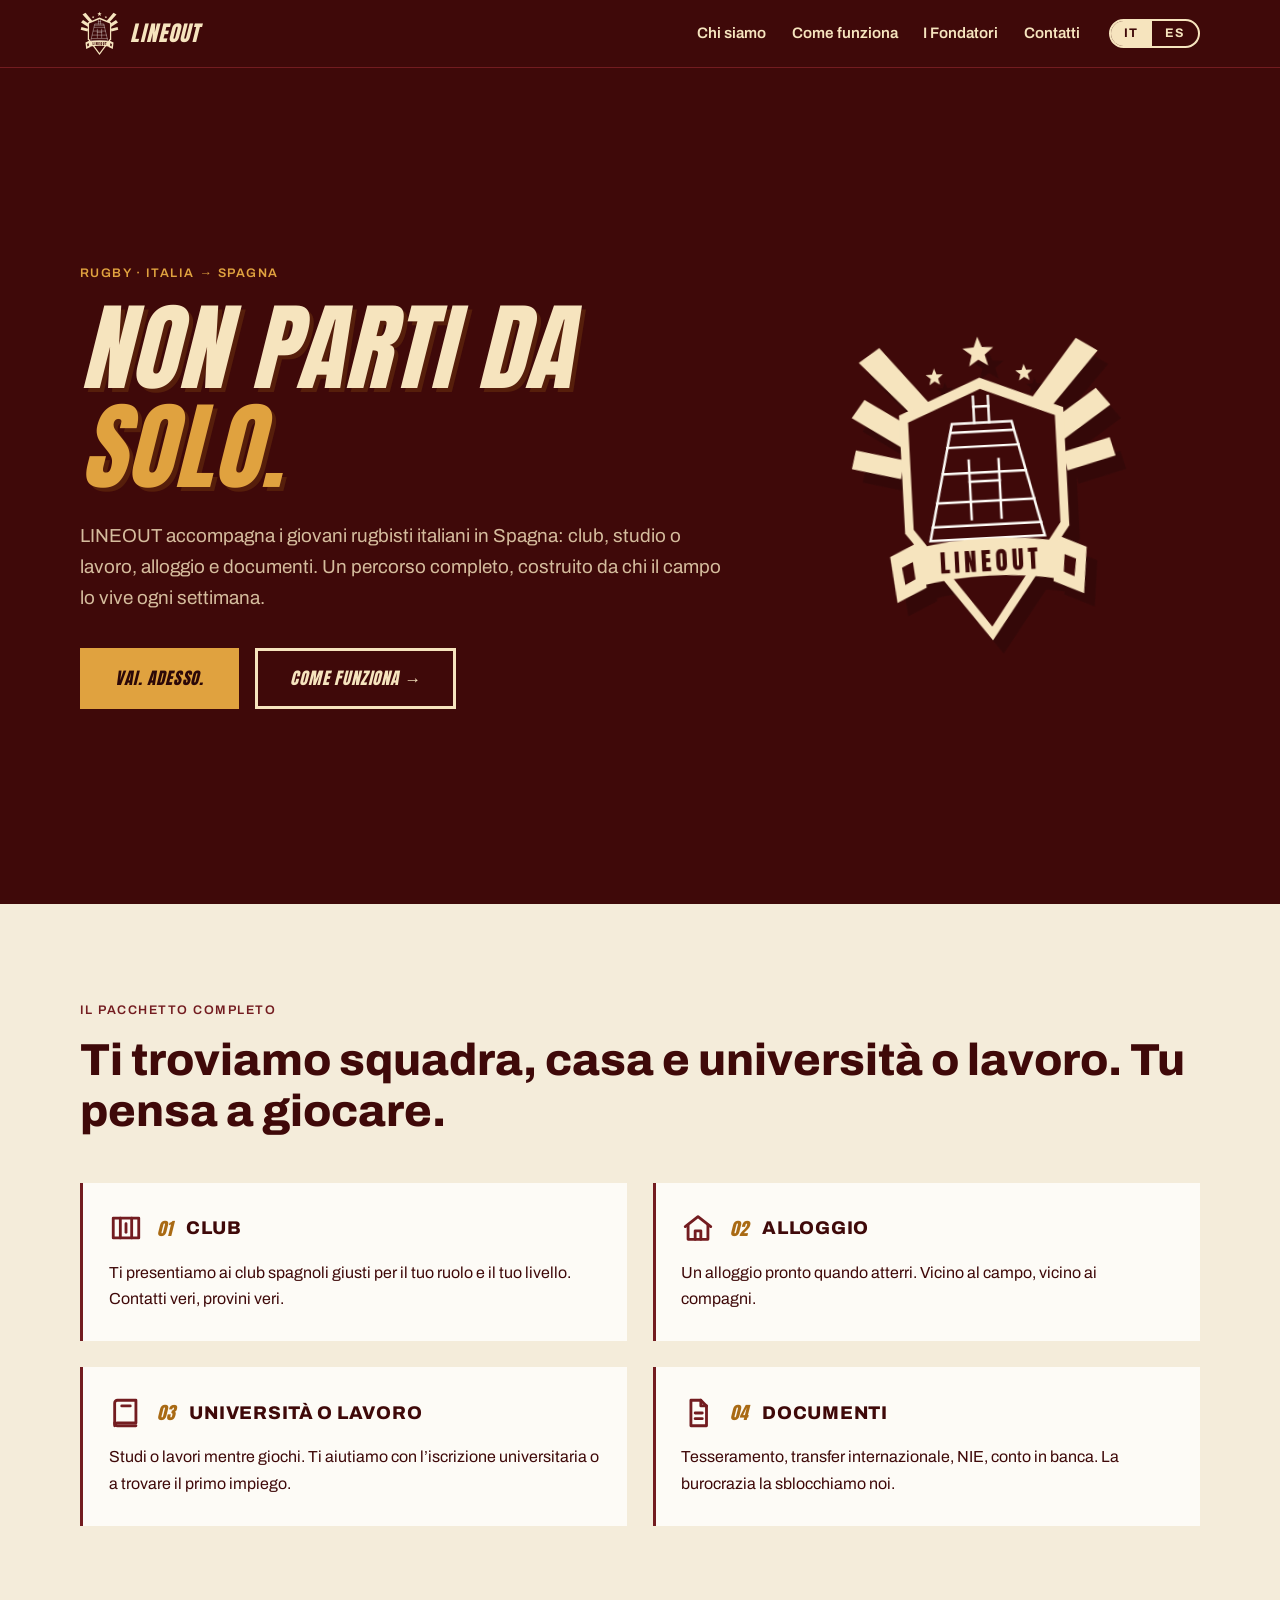
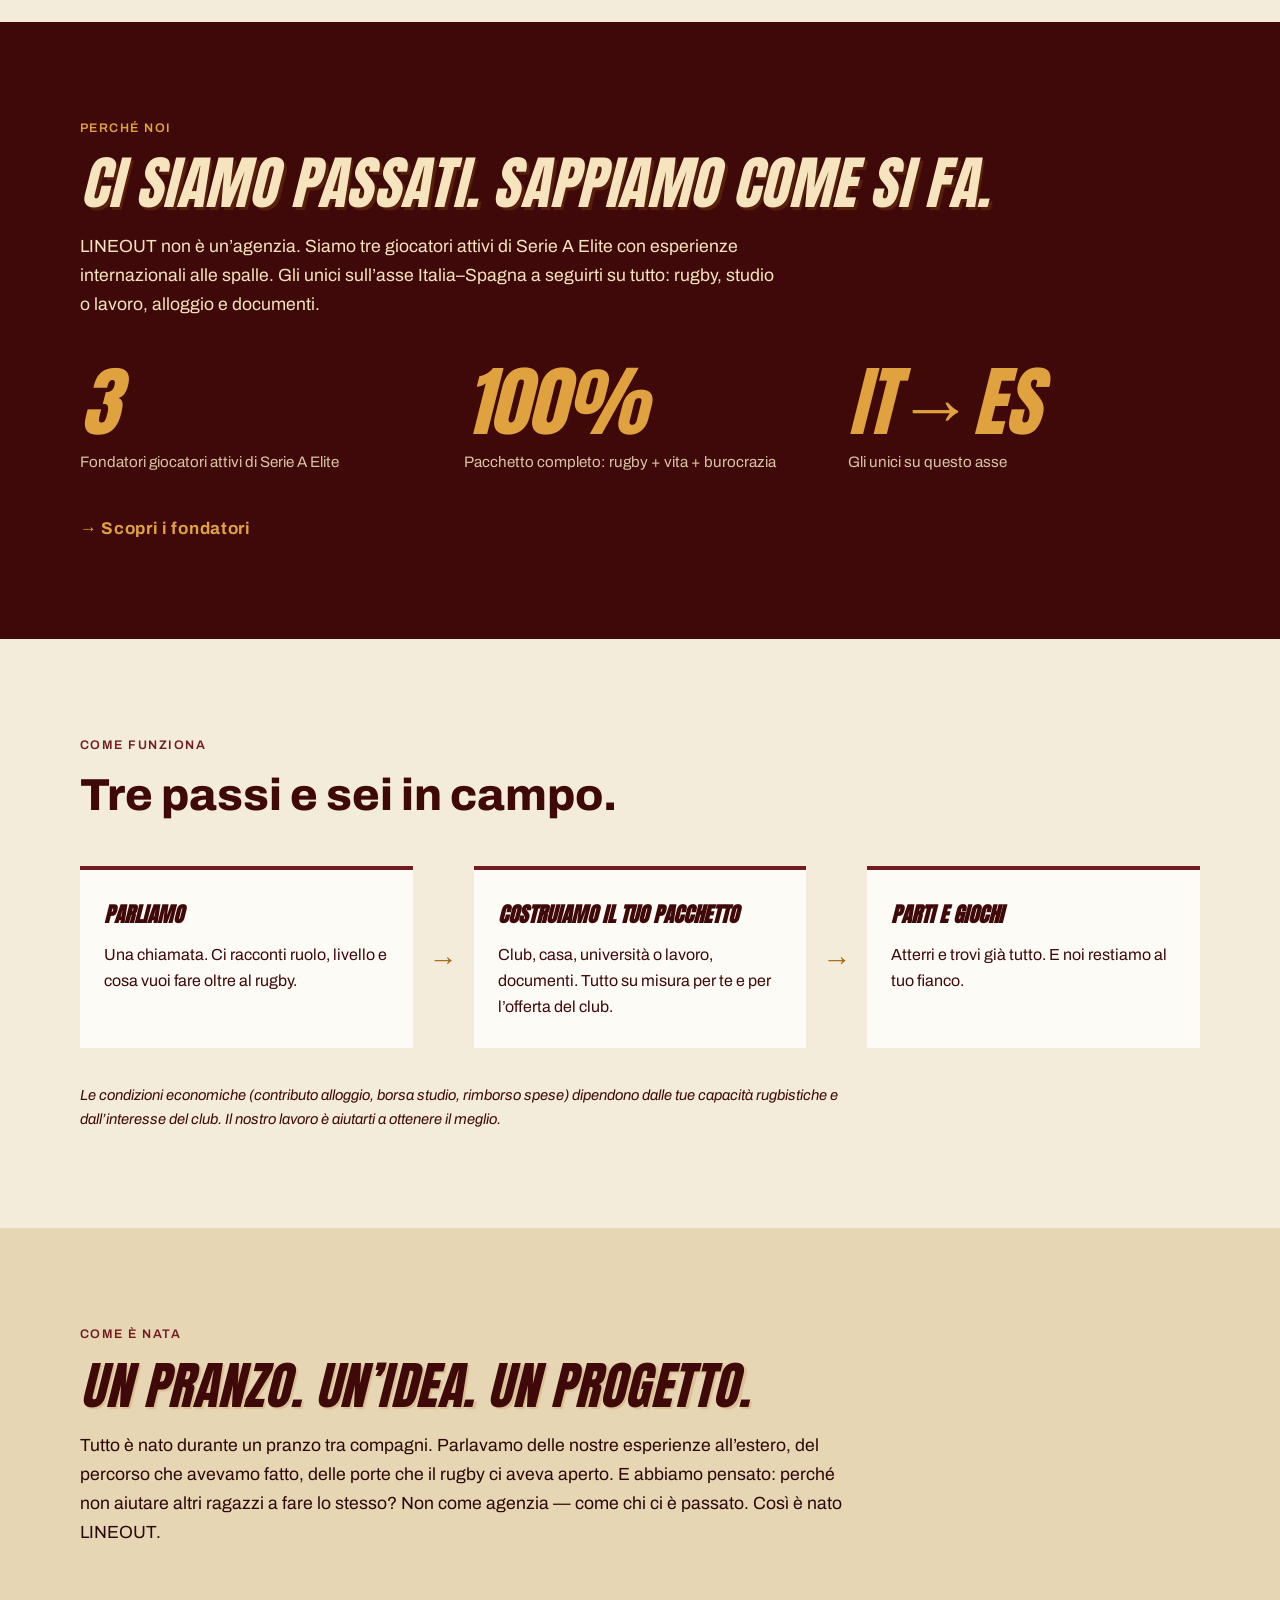
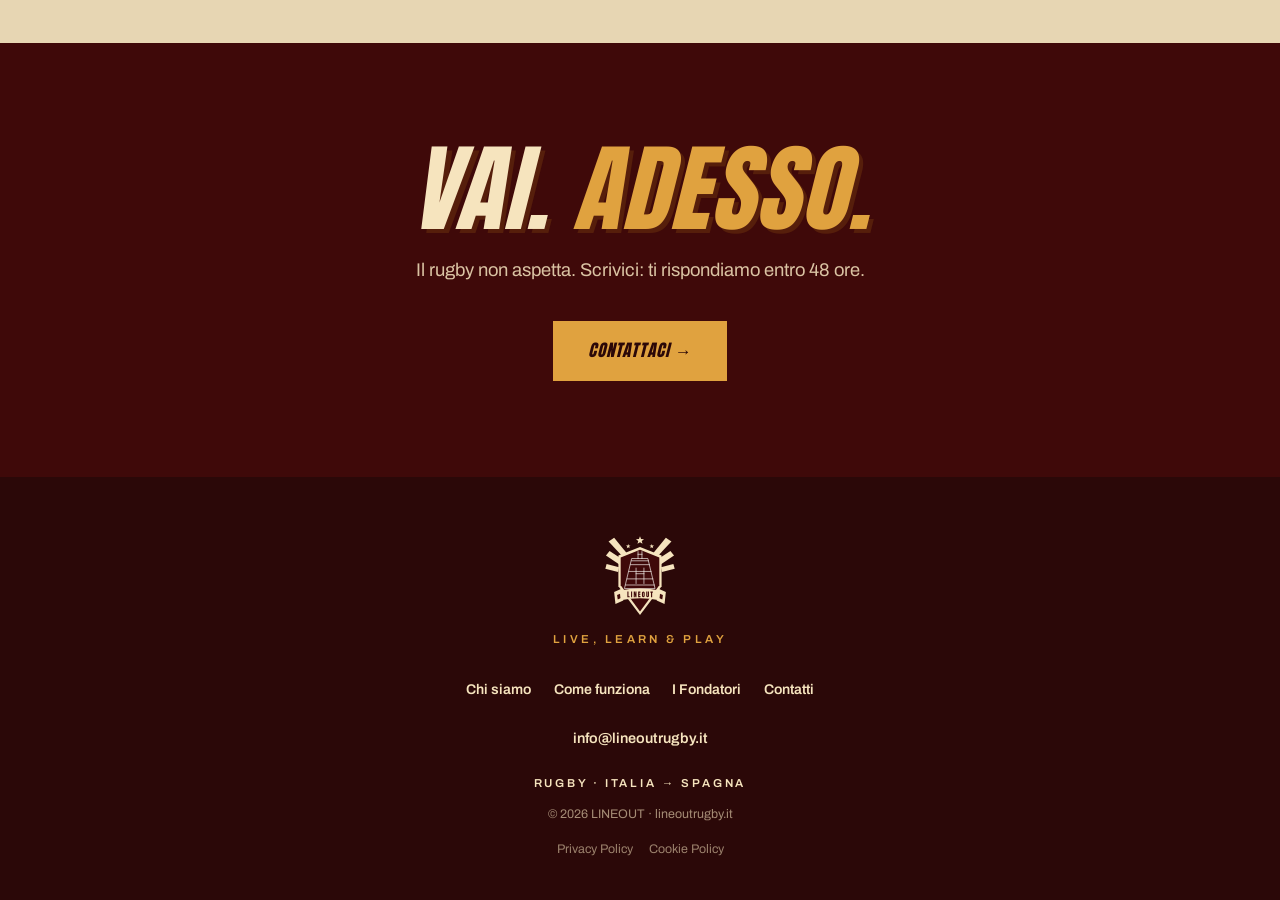
==== commit b1ab56bf: "Add iubenda cookie banner and privacy/cookie policy to all pages Integrates iubenda Privacy Controls" ====
--- a/index.html
+++ b/index.html
@@ -5,6 +5,15 @@
   <meta name="viewport" content="width=device-width, initial-scale=1.0">
   <title data-i18n="home.title">LINEOUT — Non parti da solo. Rugby, Italia → Spagna</title>
   <meta name="description" content="LINEOUT accompagna i giovani rugbisti italiani in Spagna: club, studio o lavoro, alloggio e documenti. Un percorso completo, costruito da chi il campo lo vive ogni settimana.">
+  <link rel="canonical" href="https://www.lineoutrugby.it/">
+  <meta property="og:type" content="website">
+  <meta property="og:site_name" content="LINEOUT">
+  <meta property="og:title" content="LINEOUT — Non parti da solo. Rugby, Italia → Spagna">
+  <meta property="og:description" content="LINEOUT accompagna i giovani rugbisti italiani in Spagna: club, studio o lavoro, alloggio e documenti. Un percorso completo, costruito da chi il campo lo vive ogni settimana.">
+  <meta property="og:url" content="https://www.lineoutrugby.it/">
+  <meta property="og:image" content="https://www.lineoutrugby.it/assets/photos/fondatori-coppa.jpg">
+  <meta property="og:locale" content="it_IT">
+  <meta name="twitter:card" content="summary_large_image">
   <link rel="icon" type="image/svg+xml" href="assets/crest.svg">
   <link rel="preload" href="assets/fonts/anton-latin.woff2" as="font" type="font/woff2" crossorigin>
   <link rel="preload" href="assets/fonts/archivo-latin.woff2" as="font" type="font/woff2" crossorigin>
@@ -186,9 +195,15 @@
       <a class="footer-email" href="mailto:info@lineoutrugby.it">info@lineoutrugby.it</a>
       <p class="footer-line" data-i18n="footer.line">Rugby · Italia → Spagna</p>
       <p class="footer-copy" data-i18n="footer.copy">© 2026 LINEOUT · lineoutrugby.it</p>
+      <div class="footer-legal">
+        <a href="https://www.iubenda.com/privacy-policy/45017951" class="iubenda-white iubenda-noiframe iubenda-embed" title="Privacy Policy">Privacy Policy</a>
+        <a href="https://www.iubenda.com/privacy-policy/45017951/cookie-policy" class="iubenda-white iubenda-noiframe iubenda-embed" title="Cookie Policy">Cookie Policy</a>
+      </div>
     </div>
   </footer>
 
   <script src="js/i18n.js"></script>
+  <script type="text/javascript" src="https://embeds.iubenda.com/widgets/90a6a2e9-57ab-4371-9b48-1da4fa28368f.js"></script>
+  <script type="text/javascript">(function (w,d) {var loader = function () {var s = d.createElement("script"), tag = d.getElementsByTagName("script")[0]; s.src="https://cdn.iubenda.com/iubenda.js"; tag.parentNode.insertBefore(s,tag);}; if(w.addEventListener){w.addEventListener("load", loader, false);}else if(w.attachEvent){w.attachEvent("onload", loader);}else{w.onload = loader;}})(window, document);</script>
 </body>
 </html>
--- a/css/style.css
+++ b/css/style.css
@@ -283,7 +283,7 @@
 
 .hero {
   background-color: var(--granata);
-  background-image: url("data:image/svg+xml,%3Csvg xmlns='http://www.w3.org/2000/svg' width='72' height='72'%3E%3Cg fill='none' stroke='%232B0808' stroke-width='5' stroke-opacity='0.55'%3E%3Cpath d='M8 18l18 18-18 18'/%3E%3Cpath d='M38 18l18 18-18 18'/%3E%3C/g%3E%3C/svg%3E");
+  background-image: url("data:image/svg+xml,%3Csvg xmlns='http://www.w3.org/2000/svg' width='72' height='72'%3E%3Cg fill='none' stroke='%232B0808' stroke-width='5' stroke-opacity='0.28'%3E%3Cpath d='M8 18l18 18-18 18'/%3E%3Cpath d='M38 18l18 18-18 18'/%3E%3C/g%3E%3C/svg%3E");
   color: var(--crema);
 }
 
@@ -614,6 +614,8 @@
     align-items: start;
   }
 
+  .founder-row.flip { grid-template-columns: 1fr 380px; }
+
   .founder-row.flip .founder-photo { order: 1; }
 }
 
@@ -638,7 +640,7 @@
 
 .contact-left {
   background-color: var(--granata);
-  background-image: url("data:image/svg+xml,%3Csvg xmlns='http://www.w3.org/2000/svg' width='72' height='72'%3E%3Cg fill='none' stroke='%232B0808' stroke-width='5' stroke-opacity='0.55'%3E%3Cpath d='M8 18l18 18-18 18'/%3E%3Cpath d='M38 18l18 18-18 18'/%3E%3C/g%3E%3C/svg%3E");
+  background-image: url("data:image/svg+xml,%3Csvg xmlns='http://www.w3.org/2000/svg' width='72' height='72'%3E%3Cg fill='none' stroke='%232B0808' stroke-width='5' stroke-opacity='0.28'%3E%3Cpath d='M8 18l18 18-18 18'/%3E%3Cpath d='M38 18l18 18-18 18'/%3E%3C/g%3E%3C/svg%3E");
   color: var(--crema);
   padding: 4rem 6%;
   display: flex;
@@ -713,6 +715,15 @@
 
 .field textarea { min-height: 140px; resize: vertical; }
 
+.form-error {
+  background: var(--granata-chiaro);
+  color: var(--crema);
+  font-size: 0.92rem;
+  padding: 0.8rem 1rem;
+}
+
+.btn-granata:disabled { opacity: 0.6; cursor: wait; transform: none; }
+
 @media (min-width: 768px) {
   .contact-split { grid-template-columns: 1fr 1fr; }
 }
@@ -774,6 +785,10 @@
 
 .footer-copy { margin-top: 0.7rem; font-size: 0.78rem; opacity: 0.6; }
 
+.footer-legal { margin-top: 0.9rem; display: flex; gap: 1rem; justify-content: center; flex-wrap: wrap; }
+.footer-legal a { font-size: 0.78rem; color: var(--crema); opacity: 0.55; text-decoration: none; }
+.footer-legal a:hover { opacity: 1; color: var(--ambra); }
+
 /* ---------- Reveal ---------- */
 
 .reveal {
